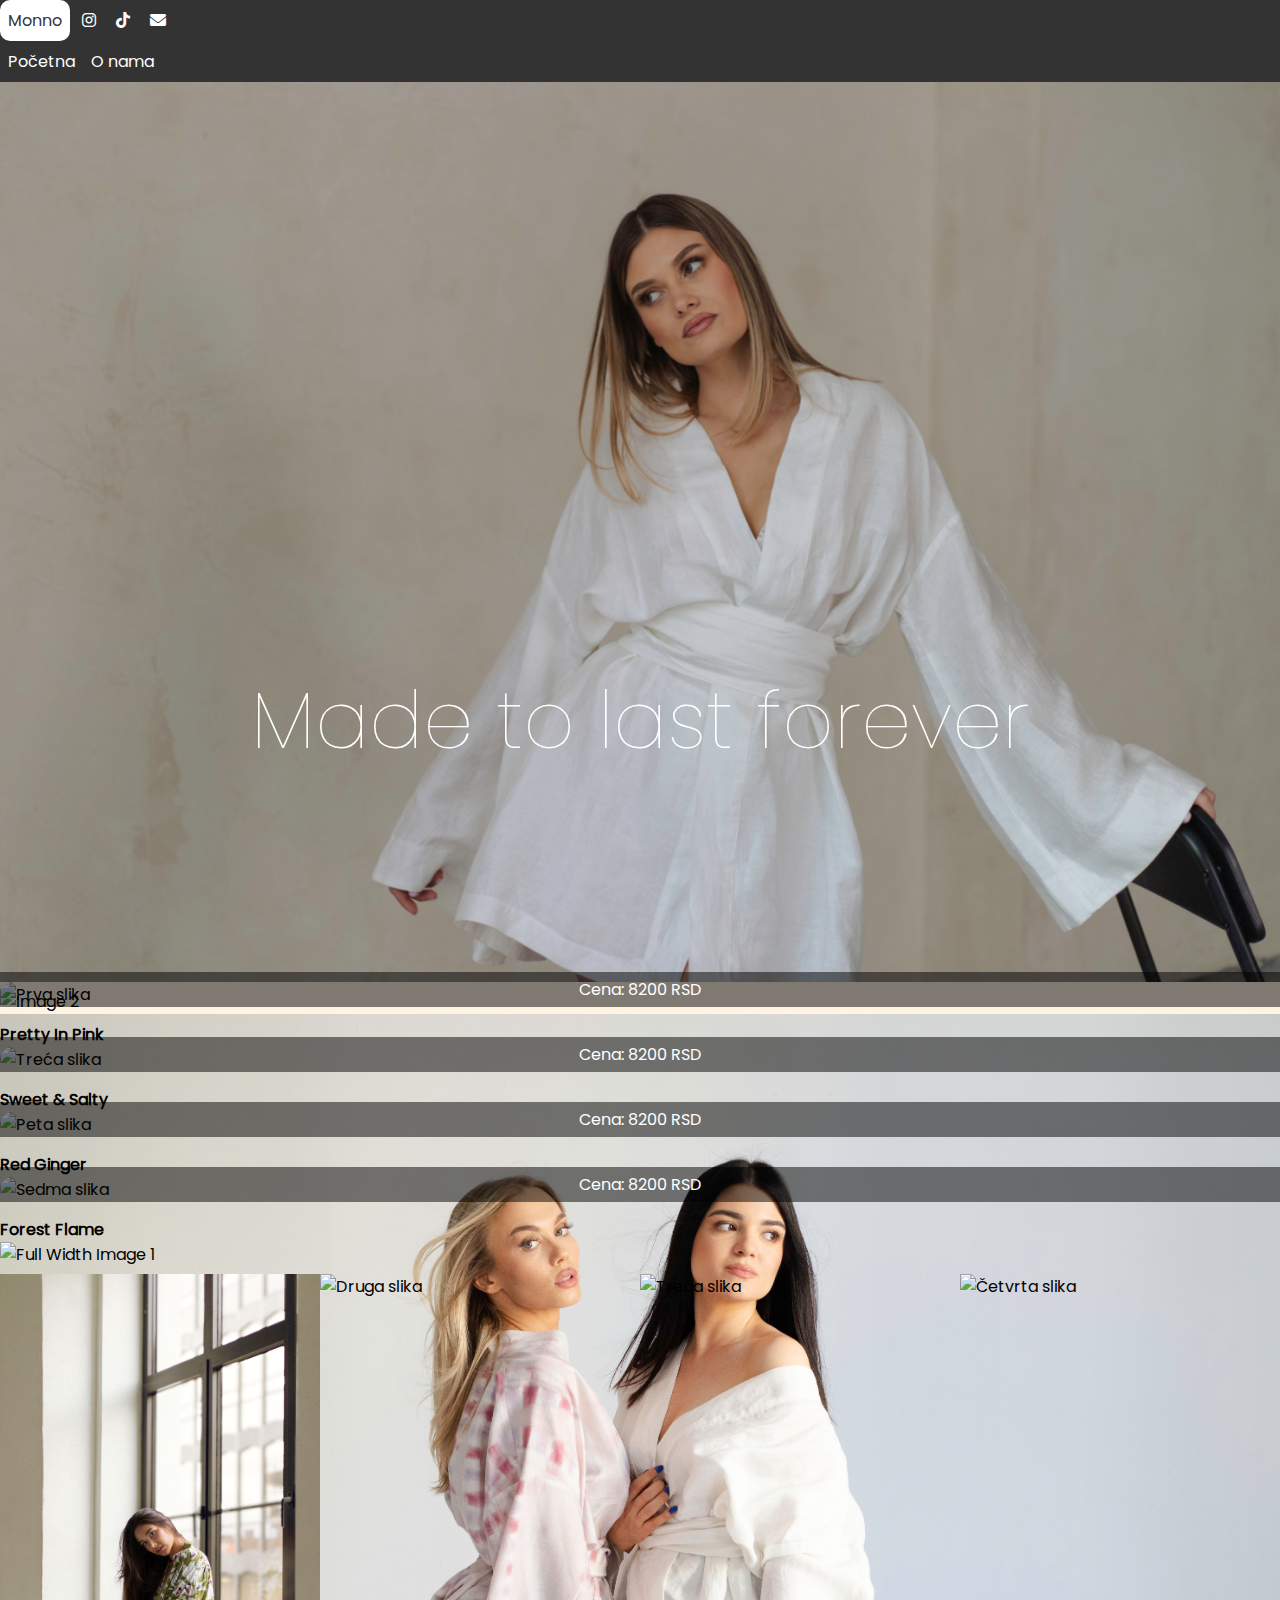
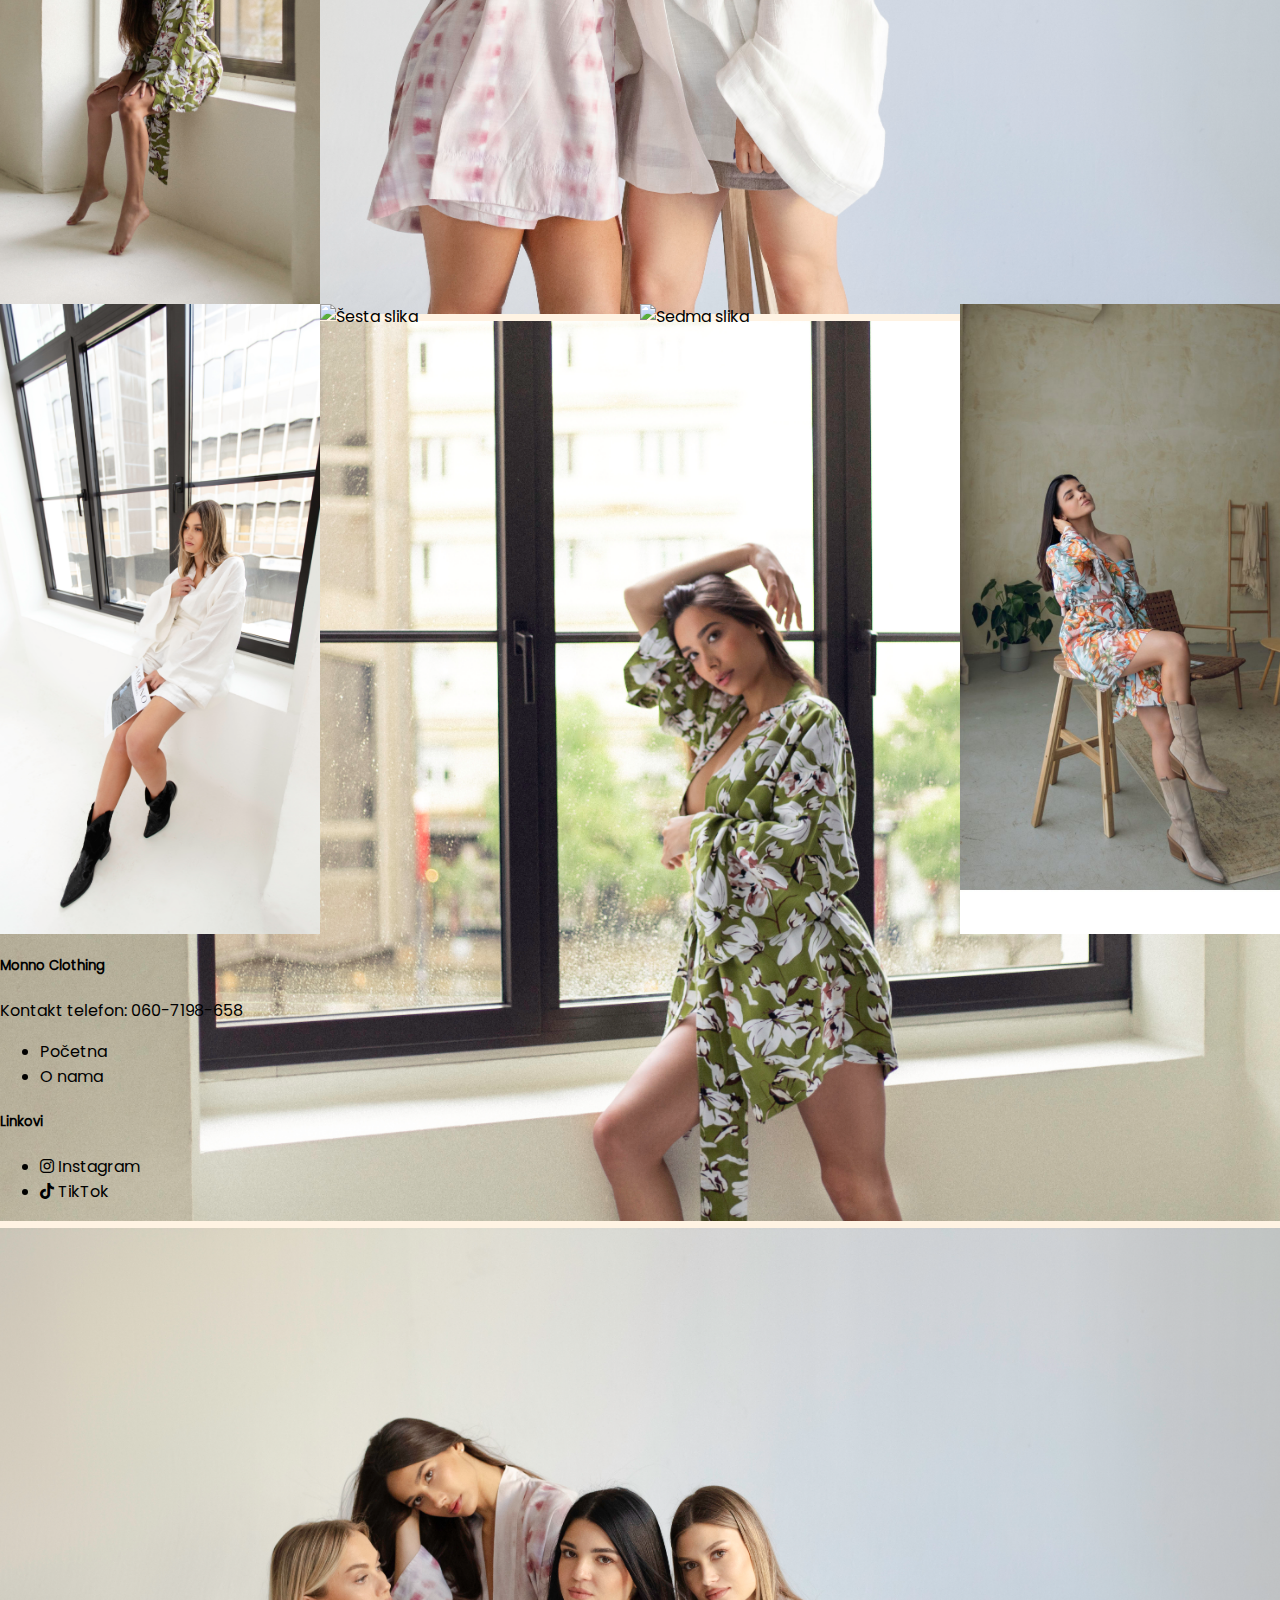
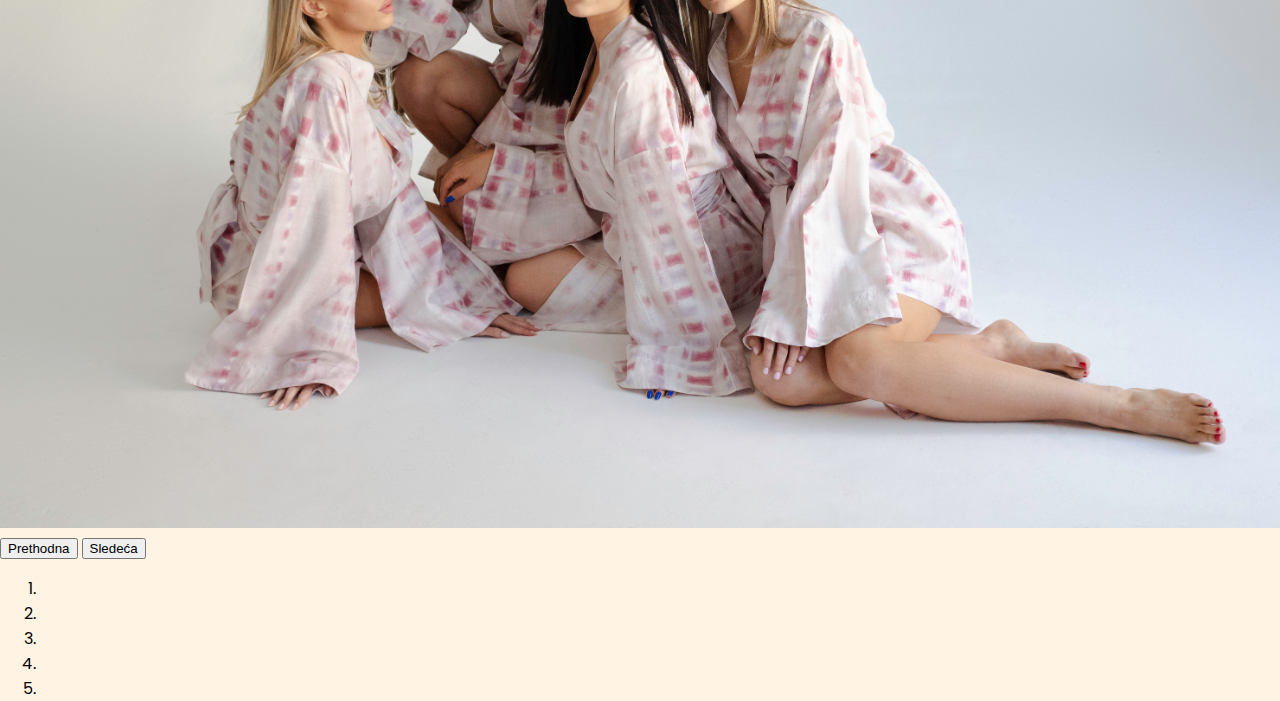
==== index.html @ 66b3e119 "izmesten index.html" ====
<!DOCTYPE html>
<html lang="en">
  <head>
    <meta charset="UTF-8" />
    <meta name="viewport" content="width=device-width, initial-scale=1.0" />
    <title>Monno Clothing</title>
    <link rel="icon" href="favicon.ico" type="image/x-icon" />

    <link
      href="https://cdn.jsdelivr.net/npm/bootstrap@5.0.2/dist/css/bootstrap.min.css"
      rel="stylesheet"
      integrity="sha384-EVSTQN3/azprG1Anm3QDgpJLIm9Nao0Yz1ztcQTwFspd3yD65VohhpuuCOmLASjC"
      crossorigin="anonymous"
    />

    <link
      href="https://cdnjs.cloudflare.com/ajax/libs/font-awesome/6.0.0-beta3/css/all.min.css"
      rel="stylesheet"
    />

    <link rel="stylesheet" href="../assets/css/index.css" />
    <link rel="stylesheet" href="../assets/css/header.css" />
    <link rel="stylesheet" href="../assets/fonts/fonts.css" />
  </head>
  <body>
    <div id="navbar-container"></div>
    <main class="d-flex flex-column justify-content-center">
      <div
        id="carouselExampleControls"
        class="carousel slide"
        data-bs-ride="carousel"
        data-bs-interval="2000444"
      >
        <div class="carousel-inner">
          <div class="carousel-item active">
            <img src="/assets/images/carousel1.jpg" alt="Image 1" />
            <div class="carousel-caption">
              <span>Made to last forever</span>
            </div>
          </div>
          <div class="carousel-item">
            <img src="/assets/images/carousel2.jpg" alt="Image 2" />
          </div>
          <div class="carousel-item">
            <img src="/assets/images/carousel3.jpg" alt="Image 3" />
          </div>
          <div class="carousel-item">
            <img src="/assets/images/carousel4.jpg" alt="Image 4" />
          </div>
          <div class="carousel-item">
            <img src="/assets/images/carousel5.jpg" alt="Image 5" />
          </div>
        </div>
        <button
          class="carousel-control-prev"
          type="button"
          data-bs-target="#carouselExampleControls"
          data-bs-slide="prev"
        >
          <span class="carousel-control-prev-icon" aria-hidden="true"></span>
          <span class="visually-hidden">Prethodna</span>
        </button>
        <button
          class="carousel-control-next"
          type="button"
          data-bs-target="#carouselExampleControls"
          data-bs-slide="next"
        >
          <span class="carousel-control-next-icon" aria-hidden="true"></span>
          <span class="visually-hidden">Sledeća</span>
        </button>
        <ol class="carousel-indicators">
          <li
            data-bs-target="#carouselExampleControls"
            data-bs-slide-to="0"
            class="active"
          ></li>
          <li
            data-bs-target="#carouselExampleControls"
            data-bs-slide-to="1"
          ></li>
          <li
            data-bs-target="#carouselExampleControls"
            data-bs-slide-to="2"
          ></li>
          <li
            data-bs-target="#carouselExampleControls"
            data-bs-slide-to="3"
          ></li>
          <li
            data-bs-target="#carouselExampleControls"
            data-bs-slide-to="4"
          ></li>
        </ol>
      </div>

      <div class="four-images my-4">
        <div class="container">
          <div class="row d-flex flex-nowrap flex-lg-wrap">
            <div class="col-6 col-lg-3 d-flex flex-column align-items-center">
              <div class="image-container">
                <img src="../assets/images/image1.JPG" alt="Prva slika" />
                <img
                  src="../assets/images/image2.JPG"
                  alt="Druga slika"
                  class="hover-image"
                />
                <label class="image-label">Cena: 8200 RSD</label>
              </div>
              <label for="sweet-salty" class="font-weight-bold mt-1"
                >Pretty In Pink</label
              >
            </div>
            <div class="col-6 col-lg-3 d-flex flex-column align-items-center">
              <div class="image-container">
                <img src="../assets/images/image3.JPG" alt="Treća slika" />
                <img
                  src="../assets/images/image4.JPG"
                  alt="Četvrta slika"
                  class="hover-image"
                />
                <label class="image-label">Cena: 8200 RSD</label>
              </div>
              <label for="pretty-pink" class="font-weight-bold mt-1"
                >Sweet & Salty</label
              >
            </div>
            <div class="col-6 col-lg-3 d-flex flex-column align-items-center">
              <div class="image-container">
                <img src="../assets/images/image5.JPG" alt="Peta slika" />
                <img
                  src="../assets/images/image6.JPG"
                  alt="Šesta slika"
                  class="hover-image"
                />
                <label class="image-label">Cena: 8200 RSD</label>
              </div>
              <label for="red-ginger" class="font-weight-bold mt-1"
                >Red Ginger</label
              >
            </div>
            <div class="col-6 col-lg-3 d-flex flex-column align-items-center">
              <div class="image-container">
                <img src="../assets/images/image7.JPG" alt="Sedma slika" />
                <img
                  src="../assets/images/image8.JPG"
                  alt="Osma slika"
                  class="hover-image"
                />
                <label class="image-label">Cena: 8200 RSD</label>
              </div>
              <label for="forest-flame" class="font-weight-bold mt-1"
                >Forest Flame</label
              >
            </div>
          </div>
        </div>
      </div>
      <img
        class="full-width-image"
        src="../assets/images/full_width1.JPG"
        alt="Full Width Image 1"
      />

      <div class="image-gallery my-2">
        <div class="image-row">
          <div class="image-col">
            <img
              src="../assets/images/4images1.jpg"
              alt="Prva slika"
              class="responsive-image"
            />
          </div>
          <div class="image-col">
            <img
              src="../assets/images/4images2.JPG"
              alt="Druga slika"
              class="responsive-image"
            />
          </div>
          <div class="image-col">
            <img
              src="../assets/images/4images3.JPG"
              alt="Treća slika"
              class="responsive-image"
            />
          </div>
          <div class="image-col">
            <img
              src="../assets/images/4images4.JPG"
              alt="Četvrta slika"
              class="responsive-image"
            />
          </div>
        </div>
      </div>

      <div class="image-gallery my-2">
        <div class="image-row">
          <div class="image-col">
            <img
              src="../assets/images/4images5.jpg"
              alt="Peta slika"
              class="responsive-image"
            />
          </div>
          <div class="image-col">
            <img
              src="../assets/images/4images6.JPG"
              alt="Šesta slika"
              class="responsive-image"
            />
          </div>
          <div class="image-col">
            <img
              src="../assets/images/4images7.JPG"
              alt="Sedma slika"
              class="responsive-image"
            />
          </div>
          <div class="image-col">
            <img
              src="../assets/images/4images8.jpg"
              alt="Osma slika"
              class="responsive-image"
            />
          </div>
        </div>
      </div>
    </main>
    <div id="footer-container"></div>

    <script src="../assets/js/app.js"></script>

    <script
      src="https://cdn.jsdelivr.net/npm/bootstrap@5.0.2/dist/js/bootstrap.bundle.min.js"
      integrity="sha384-MrcW6ZMFYlzcLA8Nl+NtUVF0sA7MsXsP1UyJoMp4YLEuNSfAP+JcXn/tWtIaxVXM"
      crossorigin="anonymous"
    ></script>
  </body>
</html>
---- assets/css/index.css ----
body {
  background-color: rgb(255, 243, 227);
  font-family: "Poppins-Regular";
  margin: 0;
  padding: 0;
  overflow-x: hidden;
}

a {
  text-decoration: none !important;
  color: unset;
}

.carousel {
  width: 100%;
  height: 100vh;
}

.carousel-item img {
  object-fit: cover;
  width: 100%;
  height: 100vh;
}

.carousel-caption {
  width: 100%;
  position: absolute;
  top: 80%;
  left: 50%;
  transform: translate(-50%, -50%) rotateY(90deg);
  color: rgb(255, 255, 255);
  opacity: 0;
  transition: opacity 1.5s ease, transform 2.5s ease;
  text-align: center;
}

.carousel-caption span {
  font-size: 5rem;
  font-family: "Poppins-Thin-Italic";
}

.carousel-item.active .carousel-caption {
  opacity: 1;
  transform: translate(-50%, -50%) rotateY(0);
}

@media only screen and (max-width: 1200px) {
  .carousel-caption {
    top: 75%;
    font-size: 5rem;
  }
  .carousel-item img {
    height: 90vh;
  }
}

@media only screen and (max-width: 992px) {
  .carousel-caption {
    top: 70%;
    font-size: 1.25rem;
  }
  .carousel-item img {
    height: 80vh;
  }
}

@media only screen and (max-width: 768px) {
  .carousel-caption {
    top: 65%;
    font-size: 1rem;
  }
  .carousel-item img {
    height: 70vh;
  }
}

@media only screen and (max-width: 576px) {
  .carousel-caption {
    top: 60%;
    font-size: 0.875rem;
  }
  .carousel-item img {
    height: 60vh;
  }
}

@media only screen and (max-width: 400px) {
  .carousel-caption {
    top: 55%;
    font-size: 0.75rem;
  }
  .carousel-item img {
    height: 50vh;
  }
}

/* 4 slike manje*/
.image-container {
  position: relative;
  width: 100%;
  margin-bottom: 15px; /* Razmak između slika */
}

.image-container img {
  display: block;
  width: 100%;
  height: auto;
  border-radius: 15px;
}

.hover-image {
  position: absolute;
  top: 0;
  left: 0;
  width: 100%;
  height: 100%;
  opacity: 0;
  transition: opacity 0.2s ease-in-out;
}

.image-container:hover .hover-image {
  opacity: 1;
}

.image-label {
  position: absolute;
  bottom: 0;
  left: 0;
  width: 100%;
  background: rgba(0, 0, 0, 0.5); /* Poluprozirna pozadina */
  color: white;
  text-align: center;
  padding: 5px 0;
  font-size: 1rem;
}

.font-weight-bold {
  font-weight: bold;
}

.mt-1 {
  margin-top: 1rem;
}

@media (max-width: 991.98px) {
  .col-6 {
    flex: 0 0 50%; /* Dve slike u redu na manjim ekranima */
  }
}
/* 4 slike manje*/

/* 4 slike vece*/
.image-gallery {
  display: flex;
  overflow-x: auto; /* Omogućava horizontalni skrol */
  height: 70vh; /* Visina slika */
  scrollbar-width: none; /* Firefox - Sakriva skrol traku */
  -ms-overflow-style: none; /* Internet Explorer i Edge - Sakriva skrol traku */
}

.image-gallery::-webkit-scrollbar {
  display: none; /* Chrome, Safari, Opera - Sakriva skrol traku */
}

.image-row {
  display: flex;
  flex-wrap: nowrap;
  width: 100% !important;
}

.image-col {
  flex: 0 0 25%; /* Svaka slika zauzima 25% širine kontejnera */
}

.responsive-image {
  width: 100%;
  height: 100%;
  object-fit: cover; /* Prilagodite sliku unutar kontejnera */
  display: block;
}

/* Medija upiti za prilagođavanje različitim veličinama ekrana */
@media only screen and (max-width: 1000px) {
  .image-col {
    flex: 0 0 50%; /* Svaka slika zauzima 50% širine kontejnera na manjim ekranima */
  }
}

@media only screen and (max-width: 600px) {
  .image-col {
    flex: 0 0 100%; /* Svaka slika zauzima 100% širine kontejnera na najmanjim ekranima */
  }
}
/* 4 slike vece*/

/* full width slika*/
.full-width-image {
  overflow: hidden;
  max-width: 100%;
  height: 80vh;
  object-fit: cover;
}

@media only screen and (max-width: 1200px) {
  .full-width-image {
    height: 80vh;
  }
}

@media only screen and (max-width: 992px) {
  .full-width-image {
    height: 70vh;
  }
}

@media only screen and (max-width: 768px) {
  .full-width-image {
    height: 60vh;
    object-fit: contain;
  }
}
/* full width slika*/

@media (max-width: 1000px) {
  .carousel {
    height: 80vh; /* Visina 80vh kada je širina prozora manja ili jednaka 1000px */
  }

  .carousel-item img {
    height: 80vh;
  }

  .container {
    overflow-x: auto; /* Omogućava horizontalno skrolovanje */
    -webkit-overflow-scrolling: touch; /* Poboljšava skrolovanje na mobilnim uređajima */
  }

  /* Sakrivanje scrollbar-a */
  .container::-webkit-scrollbar {
    display: none; /* Sakriva scrollbar u WebKit preglednicima (Chrome, Safari) */
  }

  .container {
    -ms-overflow-style: none; /* IE i Edge */
    scrollbar-width: none; /* Firefox */
  }
}

::-webkit-scrollbar {
  width: 8px;
}

::-webkit-scrollbar-thumb {
  border-radius: 10px;
}

::-webkit-scrollbar-thumb {
  background-color: rgb(223, 189, 144);
}
---- assets/css/header.css ----
.logo {
  height: 50px;
  width: 50px;
  margin-left: 20px;
  margin-right: 20px;
}

.navbar {
  background: #333;
  color: white;
  width: 100% !important;
  justify-content: space-between;
}

.navbar ul {
  display: flex;
  margin: unset;
  padding: unset;
  list-style: none;
}

.navbar a {
  padding: 0.5rem;
  color: inherit;
  text-decoration: none;
  display: inline-block;
}

.navbar a:hover {
  background: white;
  color: #333;
  border-radius: 10px;
}

.navbar .hamburger {
  position: absolute;
  top: 0;
  right: 0;
  display: none;
}

.navbar .hamburger .icon-close {
  display: none;
}

@media screen and (max-width: 650px) {
  .navbar {
    justify-content: start;
  }
  
  .navbar.open ul {
    display: block;
  }

  .navbar.open a {
    display: block;
  }

  .navbar ul {
    display: none;
  }

  .navbar .hamburger {
    display: block;
    margin-top: 15px;
    margin-right: 15px;
    background: inherit;
    border: none;
    color: white;
  }

  .navbar.open .hamburger .icon-open {
    display: none;
  }

  .navbar.open .hamburger .icon-close {
    display: block;
  }
}
---- assets/fonts/fonts.css ----
@font-face {
  font-family: "Poppins-Regular";
  src: url("../fonts/Poppins-FONT/Poppins-Regular.ttf") format("truetype");
}

@font-face {
  font-family: "Poppins-Medium";
  src: url("../fonts/Poppins-FONT/Poppins-Medium.ttf") format("truetype");
}

@font-face {
  font-family: "Poppins-SemiBold";
  src: url("../fonts/Poppins-FONT/Poppins-SemiBold.ttf") format("truetype");
}

@font-face {
  font-family: "Poppins-Thin-Italic";
  src: url("../fonts/Poppins-FONT/Poppins-Thin.ttf") format("truetype");
}
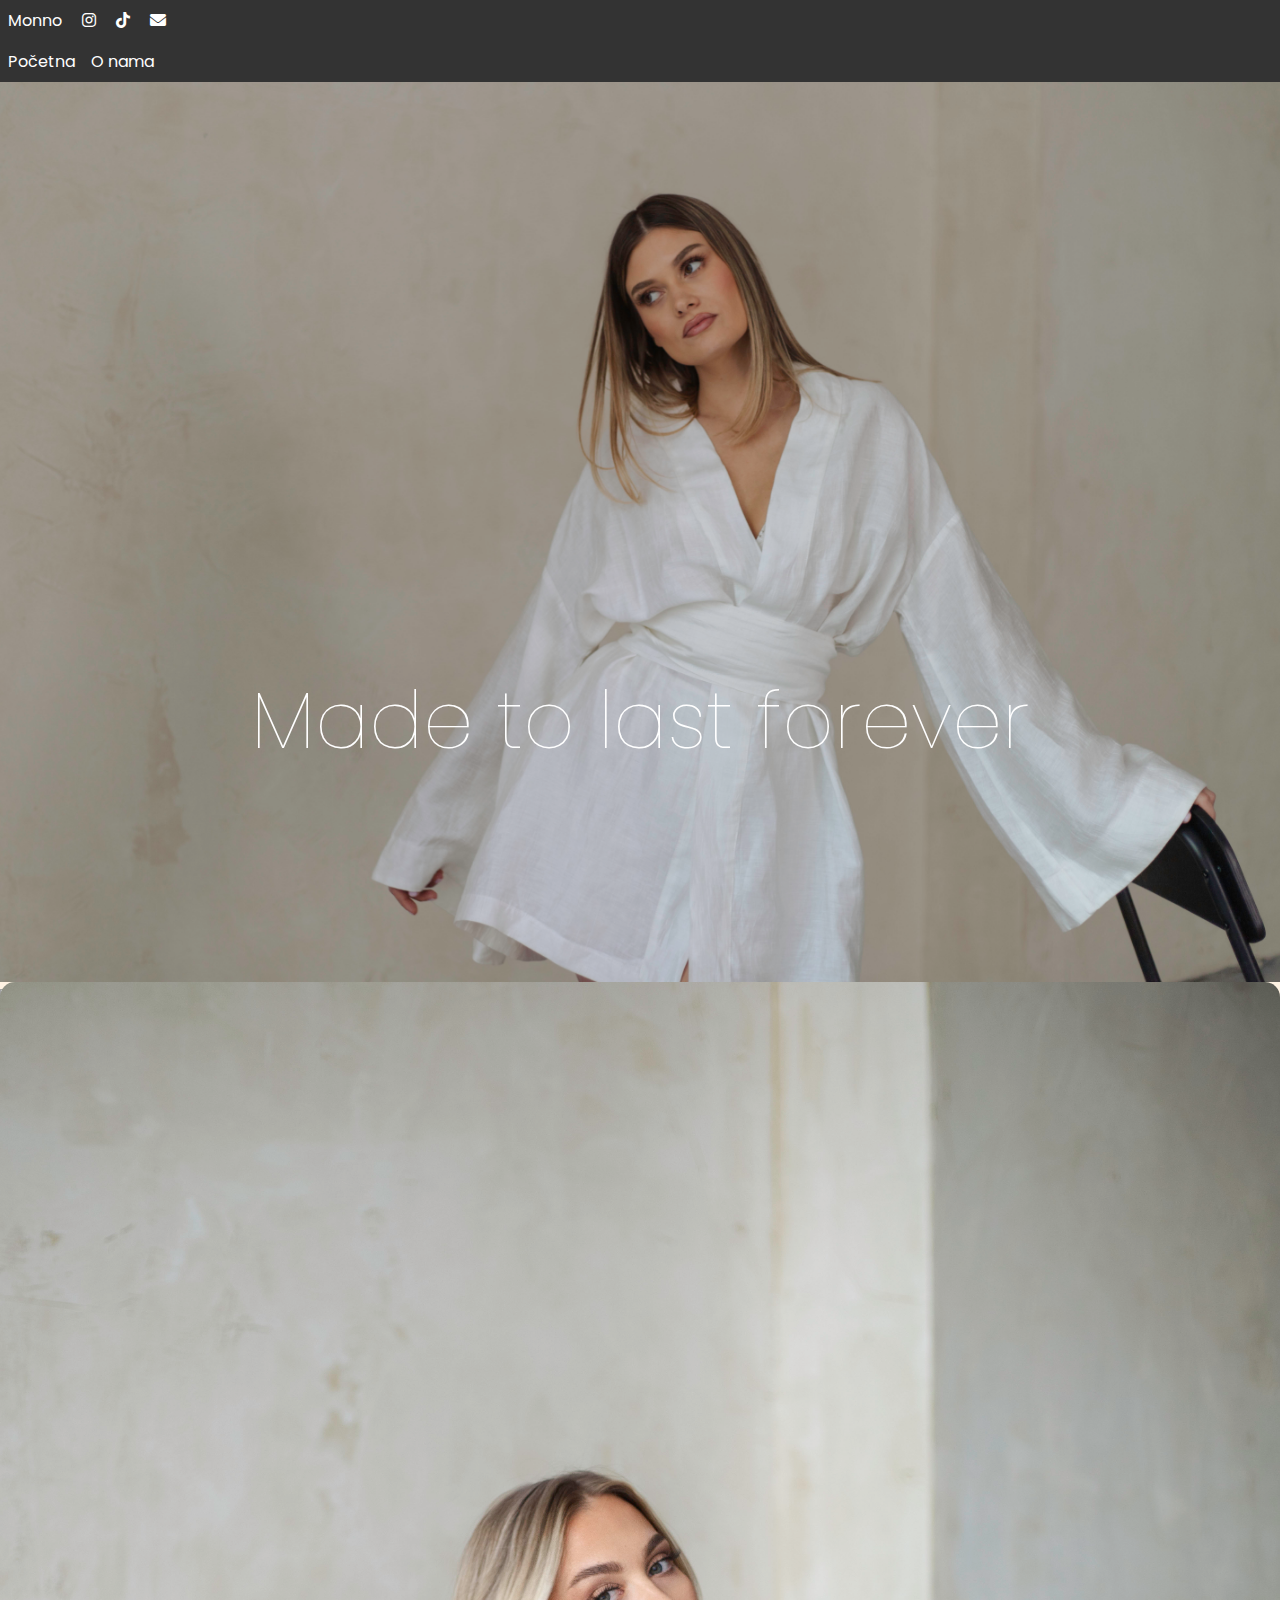
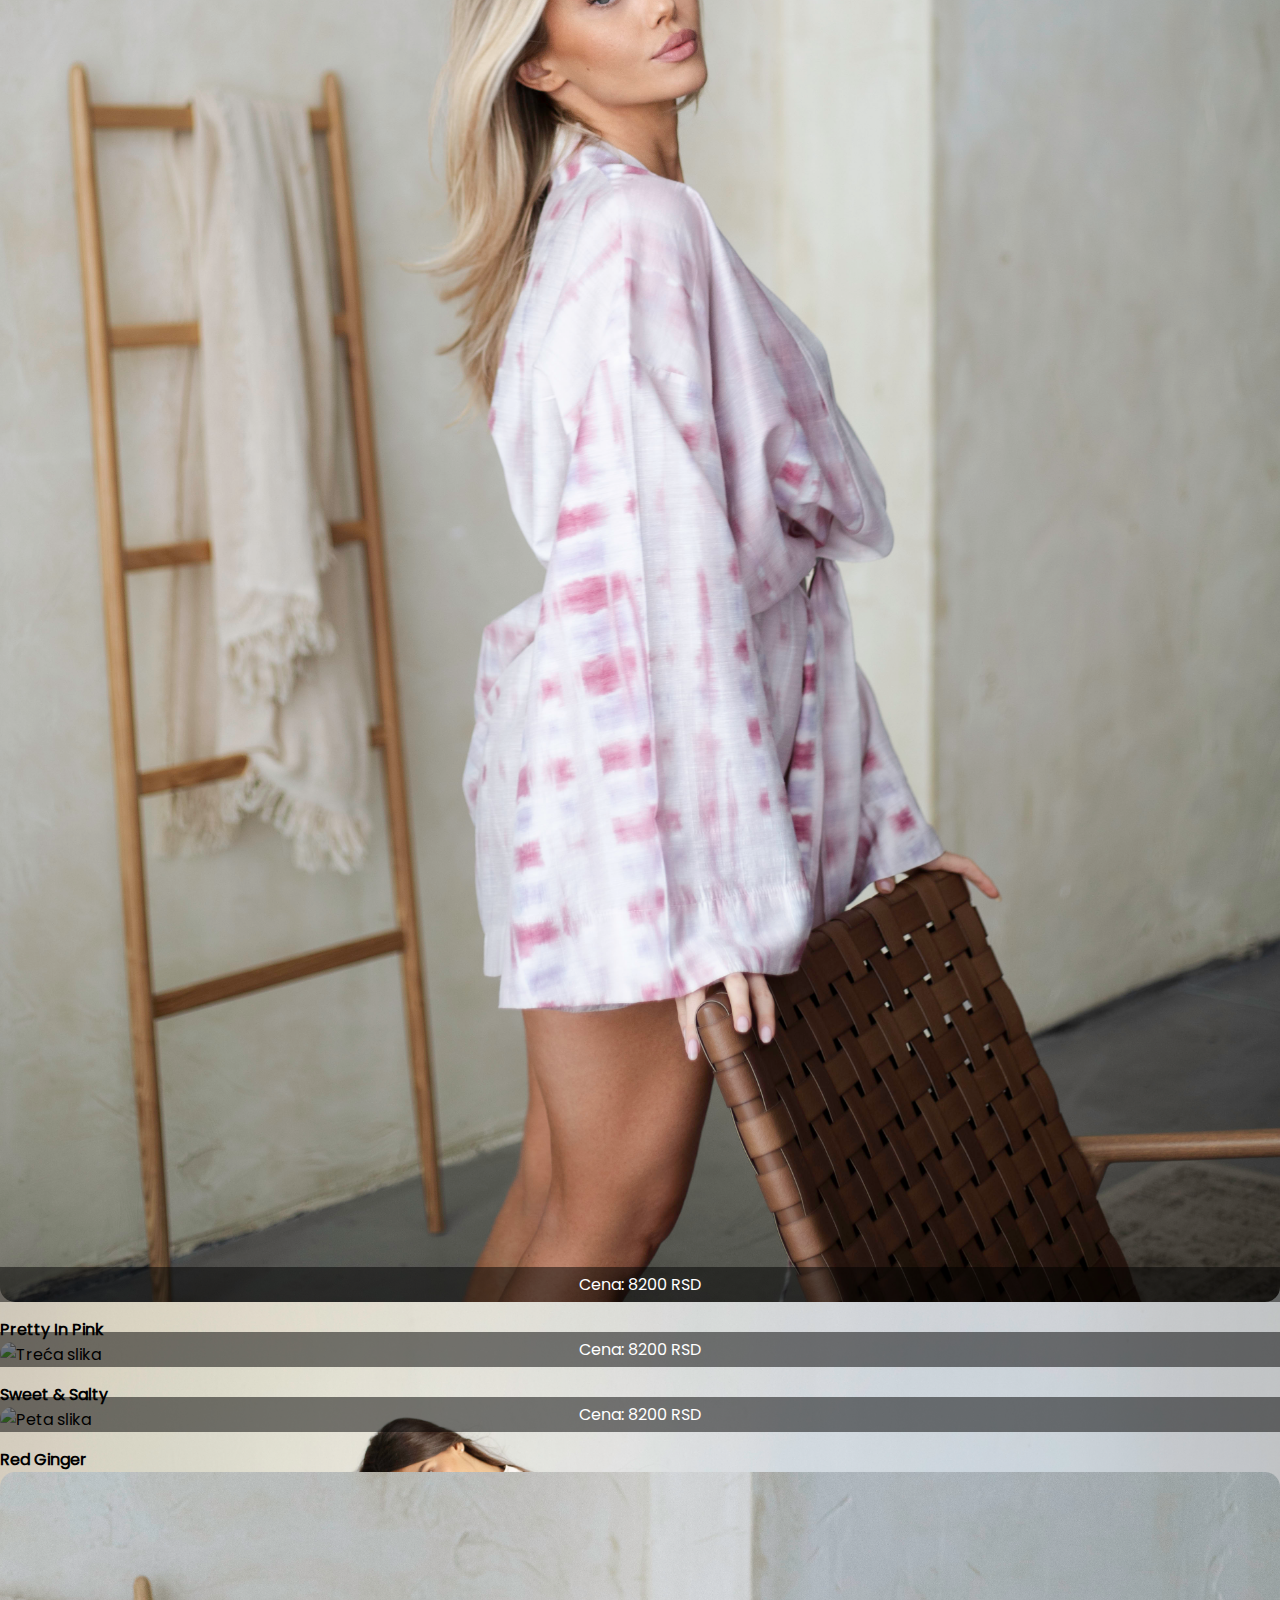
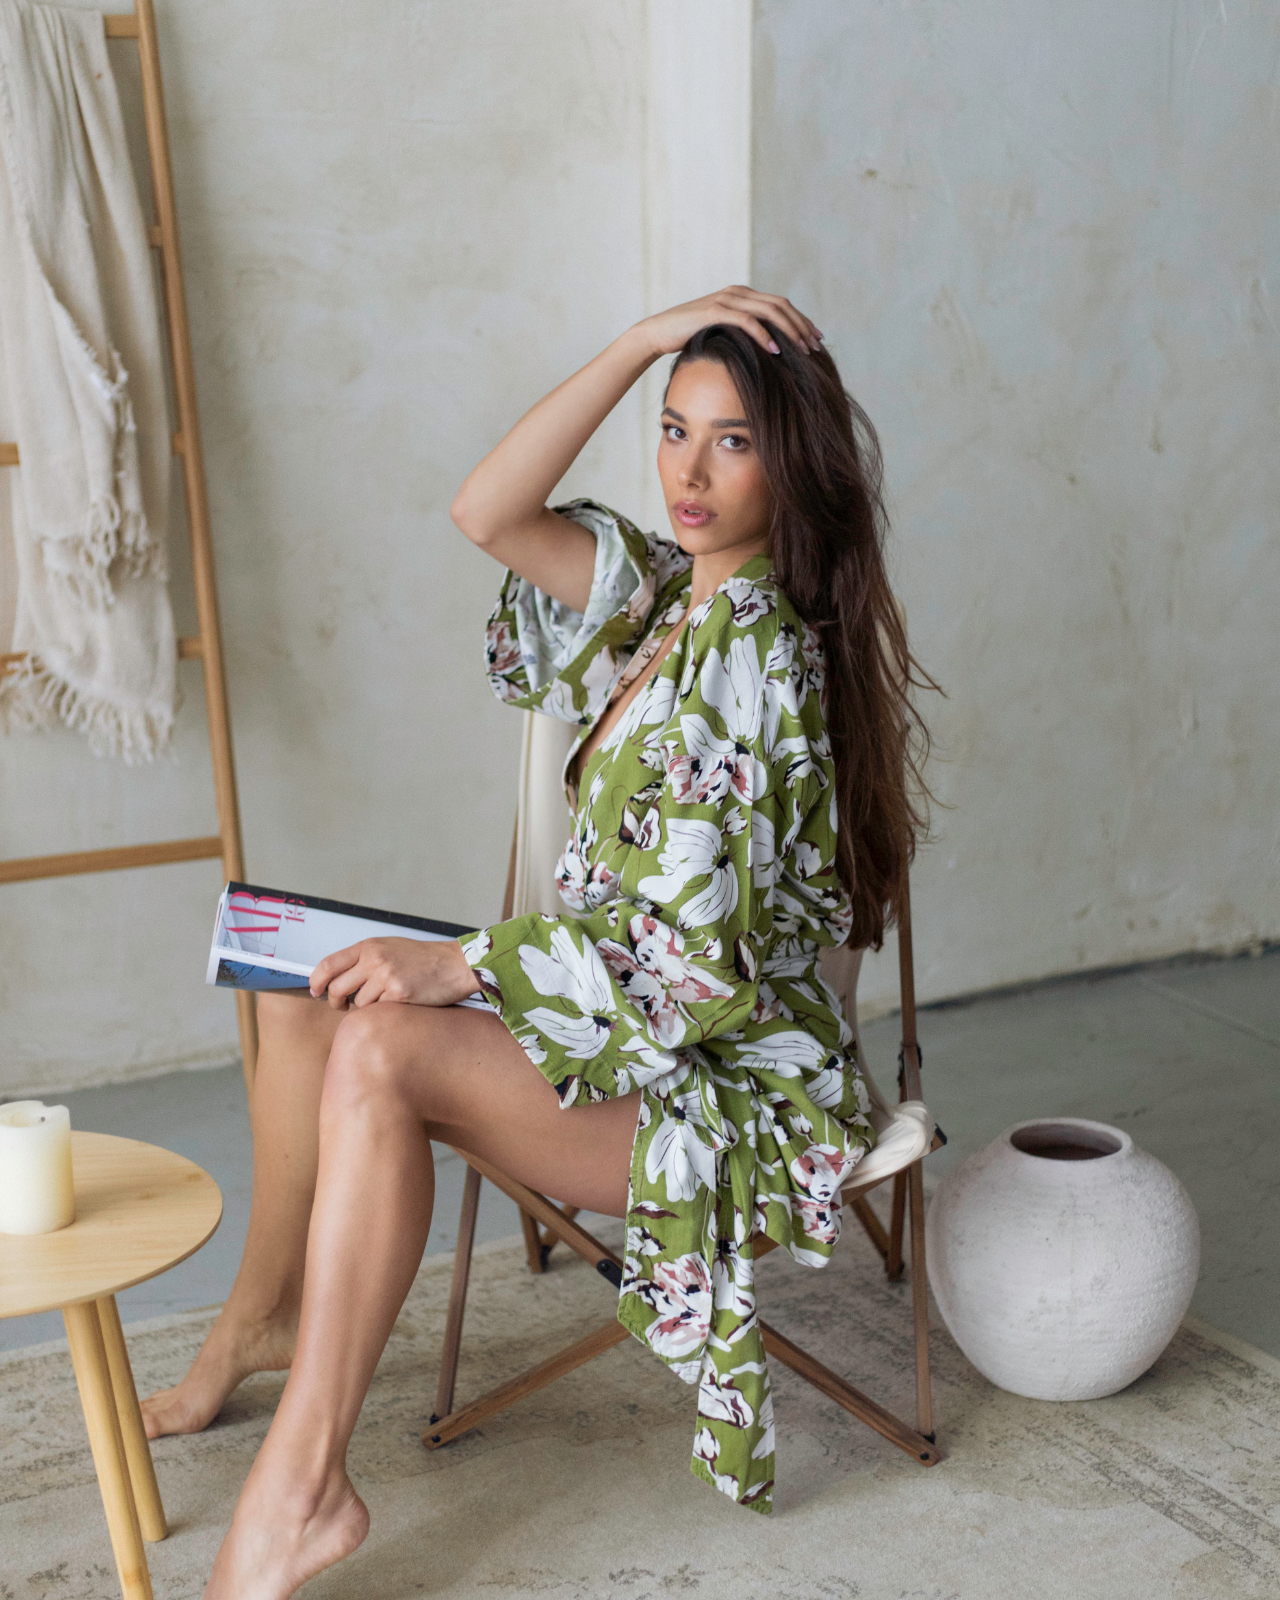
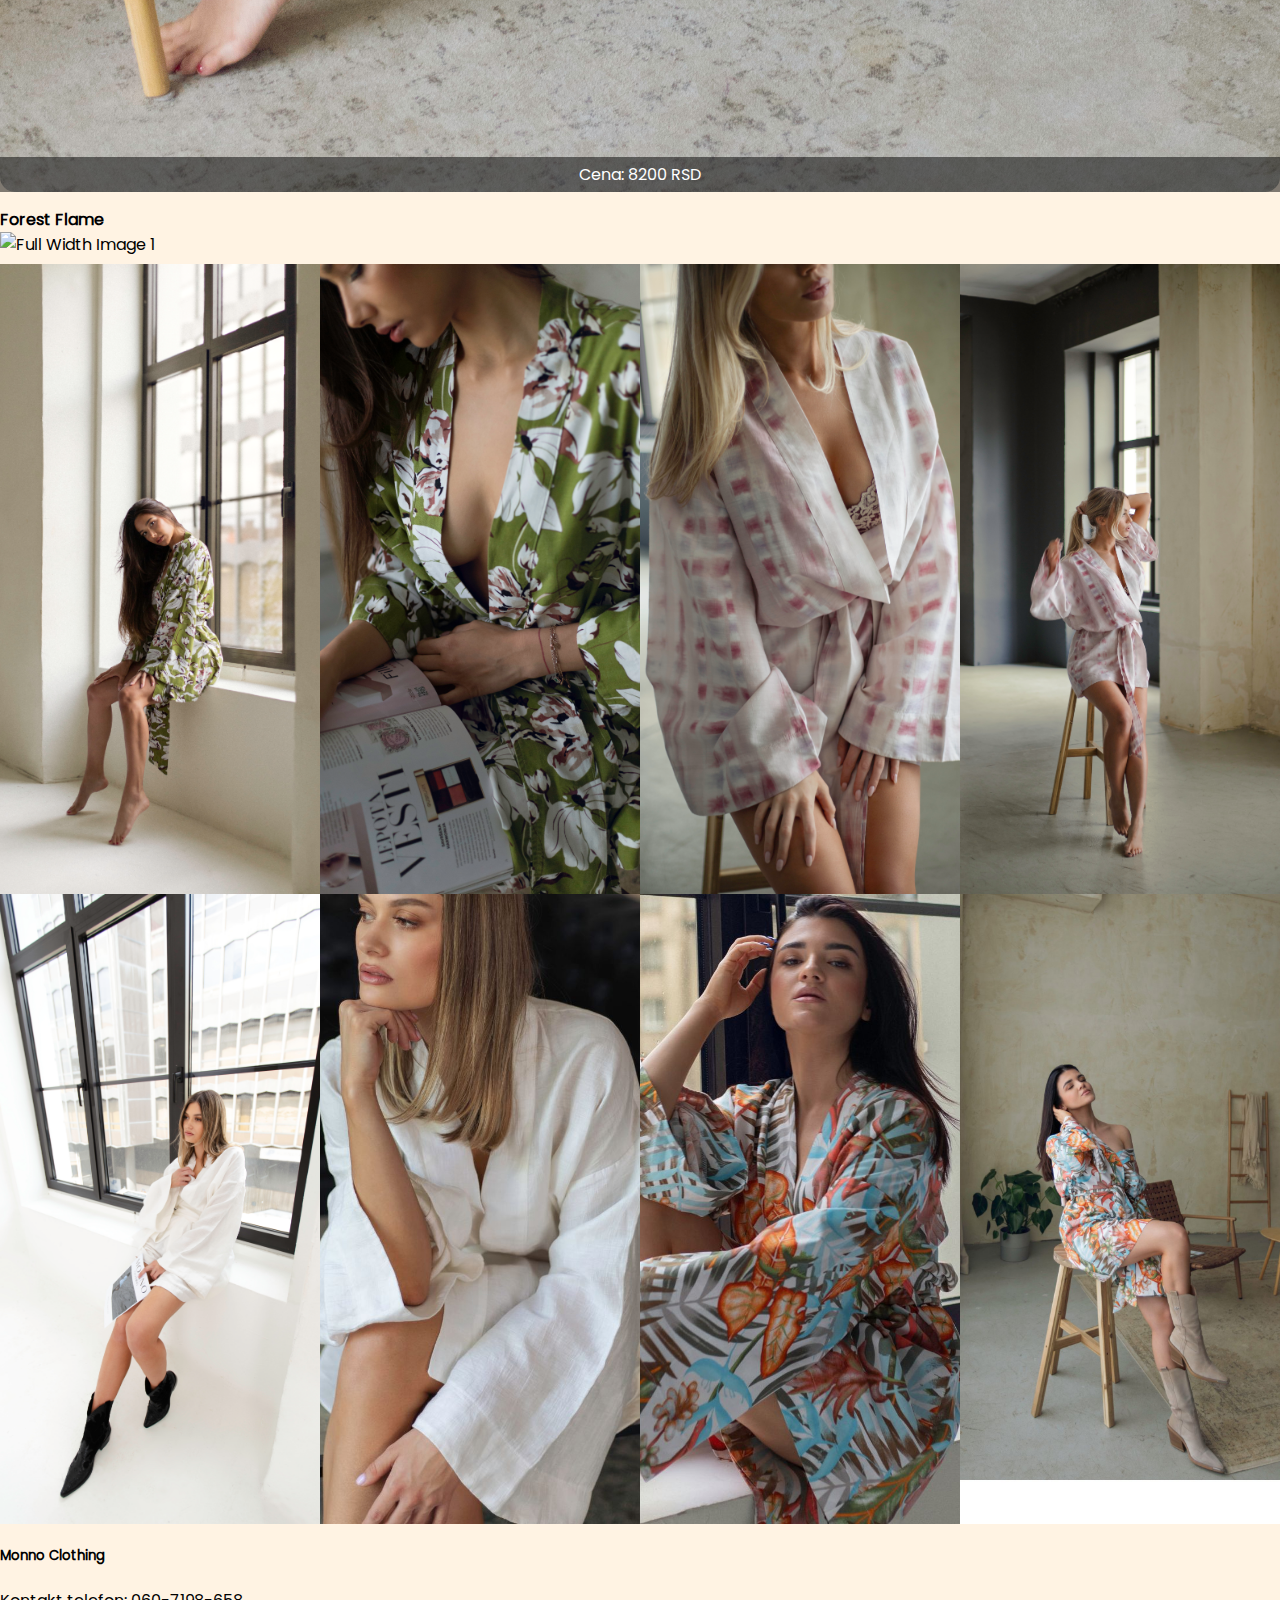
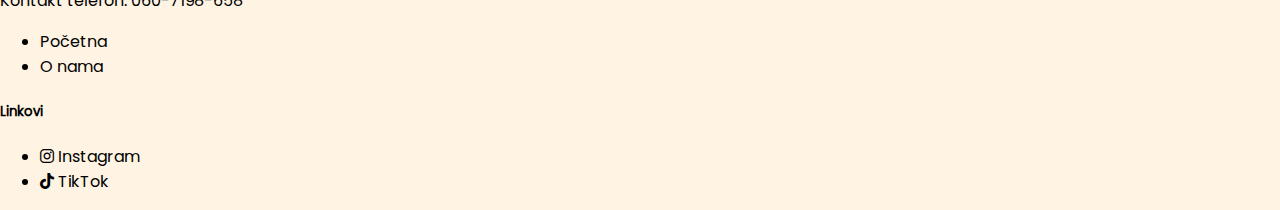
==== commit 246486bb: "promena ekstenzija i ruta" ====
--- a/index.html
+++ b/index.html
@@ -18,9 +18,9 @@
       rel="stylesheet"
     />
 
-    <link rel="stylesheet" href="../assets/css/index.css" />
-    <link rel="stylesheet" href="../assets/css/header.css" />
-    <link rel="stylesheet" href="../assets/fonts/fonts.css" />
+    <link rel="stylesheet" href="/assets/css/index.css" />
+    <link rel="stylesheet" href="/assets/css/header.css" />
+    <link rel="stylesheet" href="/assets/fonts/fonts.css" />
   </head>
   <body>
     <div id="navbar-container"></div>
@@ -99,9 +99,9 @@
           <div class="row d-flex flex-nowrap flex-lg-wrap">
             <div class="col-6 col-lg-3 d-flex flex-column align-items-center">
               <div class="image-container">
-                <img src="../assets/images/image1.JPG" alt="Prva slika" />
-                <img
-                  src="../assets/images/image2.JPG"
+                <img src="/assets/images/image1.jpg" alt="Prva slika" />
+                <img
+                  src="/assets/images/image2.jpg"
                   alt="Druga slika"
                   class="hover-image"
                 />
@@ -113,9 +113,9 @@
             </div>
             <div class="col-6 col-lg-3 d-flex flex-column align-items-center">
               <div class="image-container">
-                <img src="../assets/images/image3.JPG" alt="Treća slika" />
-                <img
-                  src="../assets/images/image4.JPG"
+                <img src="/assets/images/image3.JPG" alt="Treća slika" />
+                <img
+                  src="/assets/images/image4.jpg"
                   alt="Četvrta slika"
                   class="hover-image"
                 />
@@ -127,9 +127,9 @@
             </div>
             <div class="col-6 col-lg-3 d-flex flex-column align-items-center">
               <div class="image-container">
-                <img src="../assets/images/image5.JPG" alt="Peta slika" />
-                <img
-                  src="../assets/images/image6.JPG"
+                <img src="/assets/images/image5.JPG" alt="Peta slika" />
+                <img
+                  src="/assets/images/image6.jpg"
                   alt="Šesta slika"
                   class="hover-image"
                 />
@@ -141,9 +141,9 @@
             </div>
             <div class="col-6 col-lg-3 d-flex flex-column align-items-center">
               <div class="image-container">
-                <img src="../assets/images/image7.JPG" alt="Sedma slika" />
-                <img
-                  src="../assets/images/image8.JPG"
+                <img src="/assets/images/image7.jpg" alt="Sedma slika" />
+                <img
+                  src="/assets/images/image8.jpg"
                   alt="Osma slika"
                   class="hover-image"
                 />
@@ -158,7 +158,7 @@
       </div>
       <img
         class="full-width-image"
-        src="../assets/images/full_width1.JPG"
+        src="/assets/images/full_width1.JPG"
         alt="Full Width Image 1"
       />
 
@@ -166,28 +166,28 @@
         <div class="image-row">
           <div class="image-col">
             <img
-              src="../assets/images/4images1.jpg"
+              src="/assets/images/4images1.jpg"
               alt="Prva slika"
               class="responsive-image"
             />
           </div>
           <div class="image-col">
             <img
-              src="../assets/images/4images2.JPG"
+              src="/assets/images/4images2.jpg"
               alt="Druga slika"
               class="responsive-image"
             />
           </div>
           <div class="image-col">
             <img
-              src="../assets/images/4images3.JPG"
+              src="/assets/images/4images3.jpg"
               alt="Treća slika"
               class="responsive-image"
             />
           </div>
           <div class="image-col">
             <img
-              src="../assets/images/4images4.JPG"
+              src="/assets/images/4images4.jpg"
               alt="Četvrta slika"
               class="responsive-image"
             />
@@ -199,28 +199,28 @@
         <div class="image-row">
           <div class="image-col">
             <img
-              src="../assets/images/4images5.jpg"
+              src="/assets/images/4images5.jpg"
               alt="Peta slika"
               class="responsive-image"
             />
           </div>
           <div class="image-col">
             <img
-              src="../assets/images/4images6.JPG"
+              src="/assets/images/4images6.jpg"
               alt="Šesta slika"
               class="responsive-image"
             />
           </div>
           <div class="image-col">
             <img
-              src="../assets/images/4images7.JPG"
+              src="/assets/images/4images7.jpg"
               alt="Sedma slika"
               class="responsive-image"
             />
           </div>
           <div class="image-col">
             <img
-              src="../assets/images/4images8.jpg"
+              src="/assets/images/4images8.jpg"
               alt="Osma slika"
               class="responsive-image"
             />
@@ -230,7 +230,7 @@
     </main>
     <div id="footer-container"></div>
 
-    <script src="../assets/js/app.js"></script>
+    <script src="/assets/js/app.js"></script>
 
     <script
       src="https://cdn.jsdelivr.net/npm/bootstrap@5.0.2/dist/js/bootstrap.bundle.min.js"
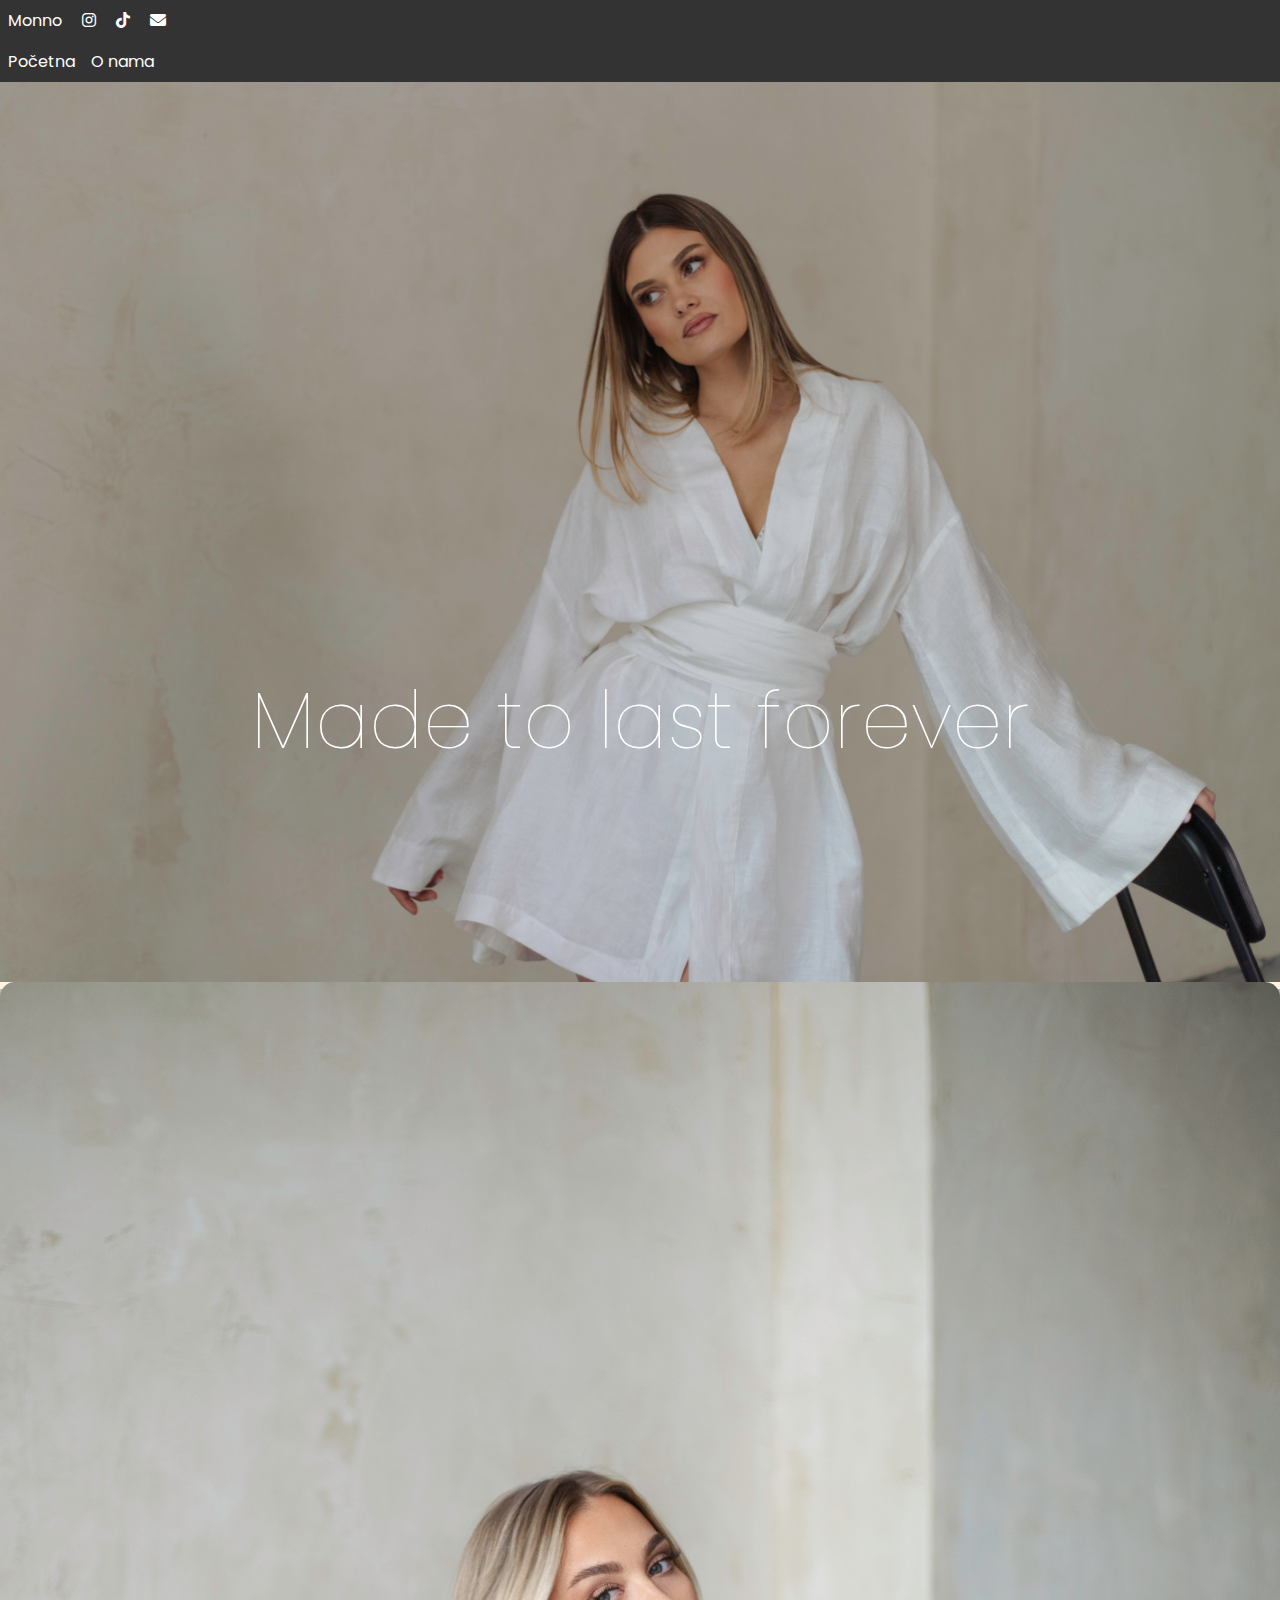
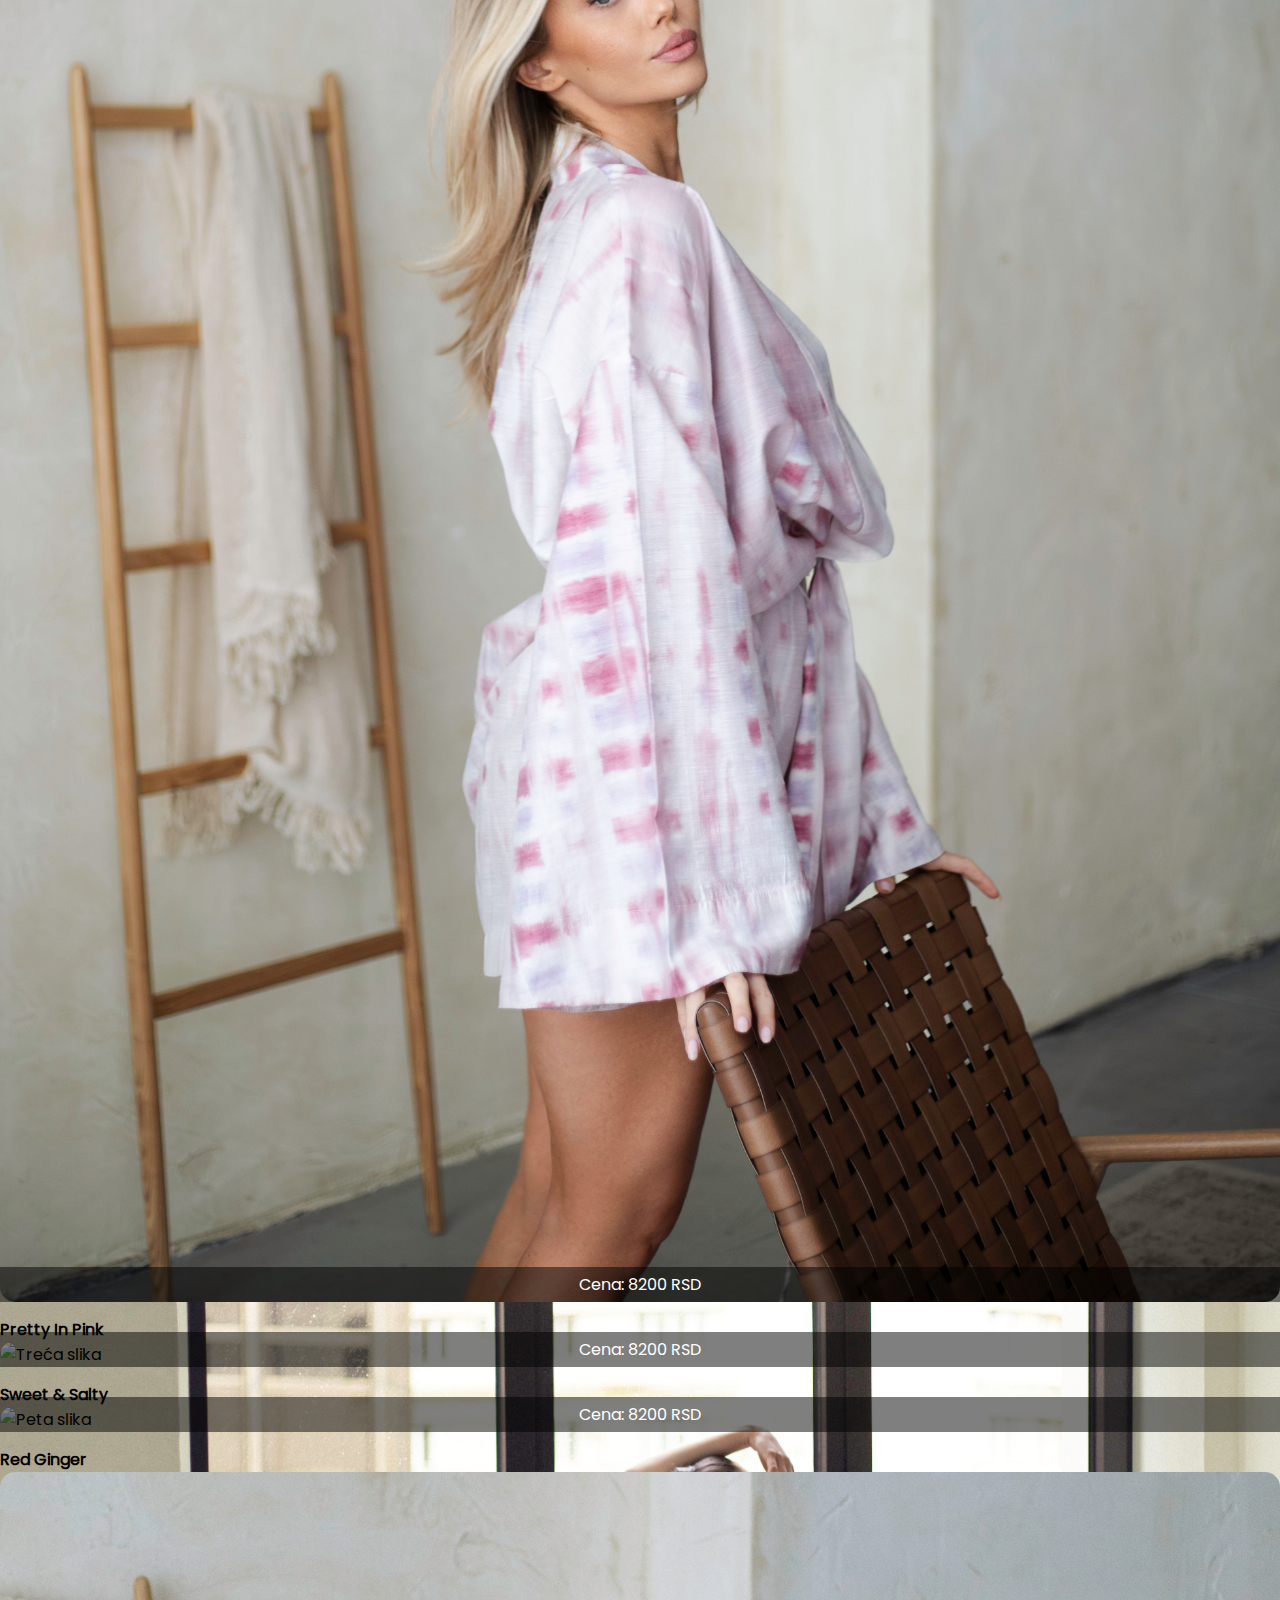
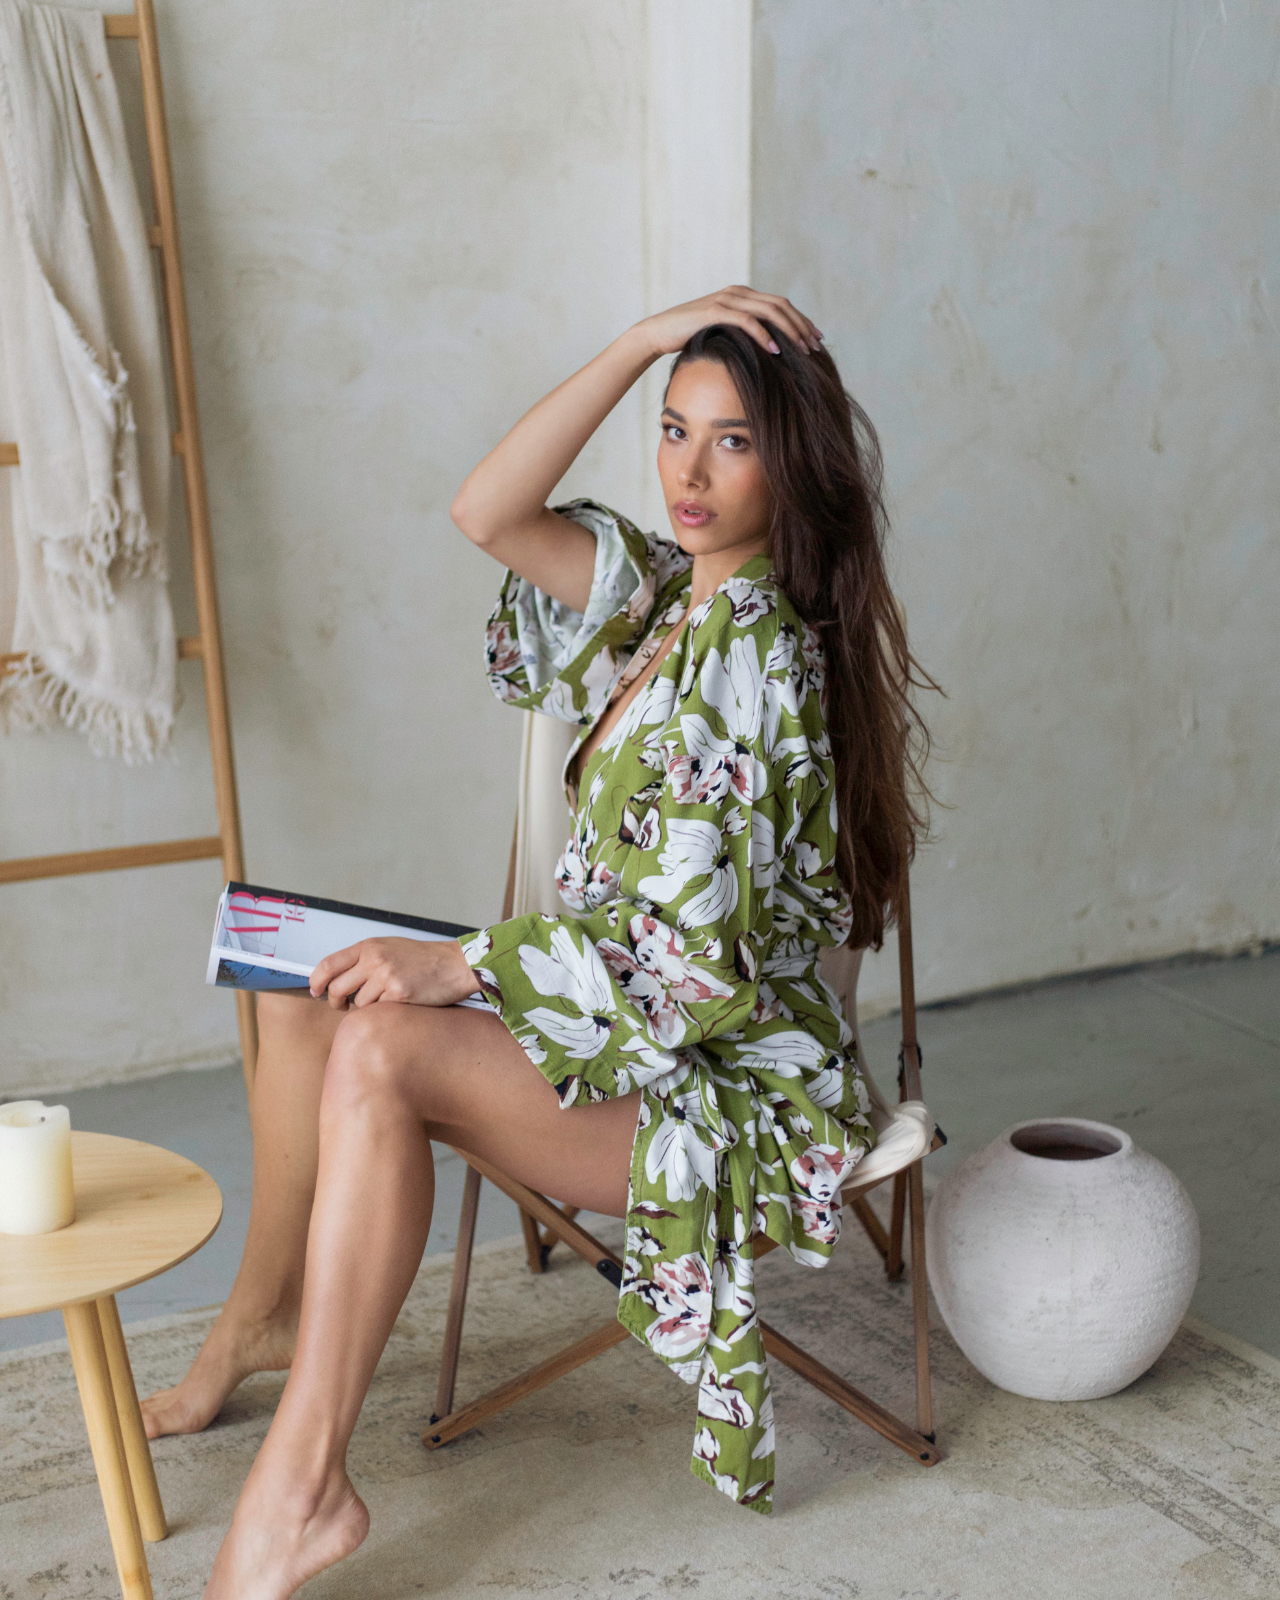
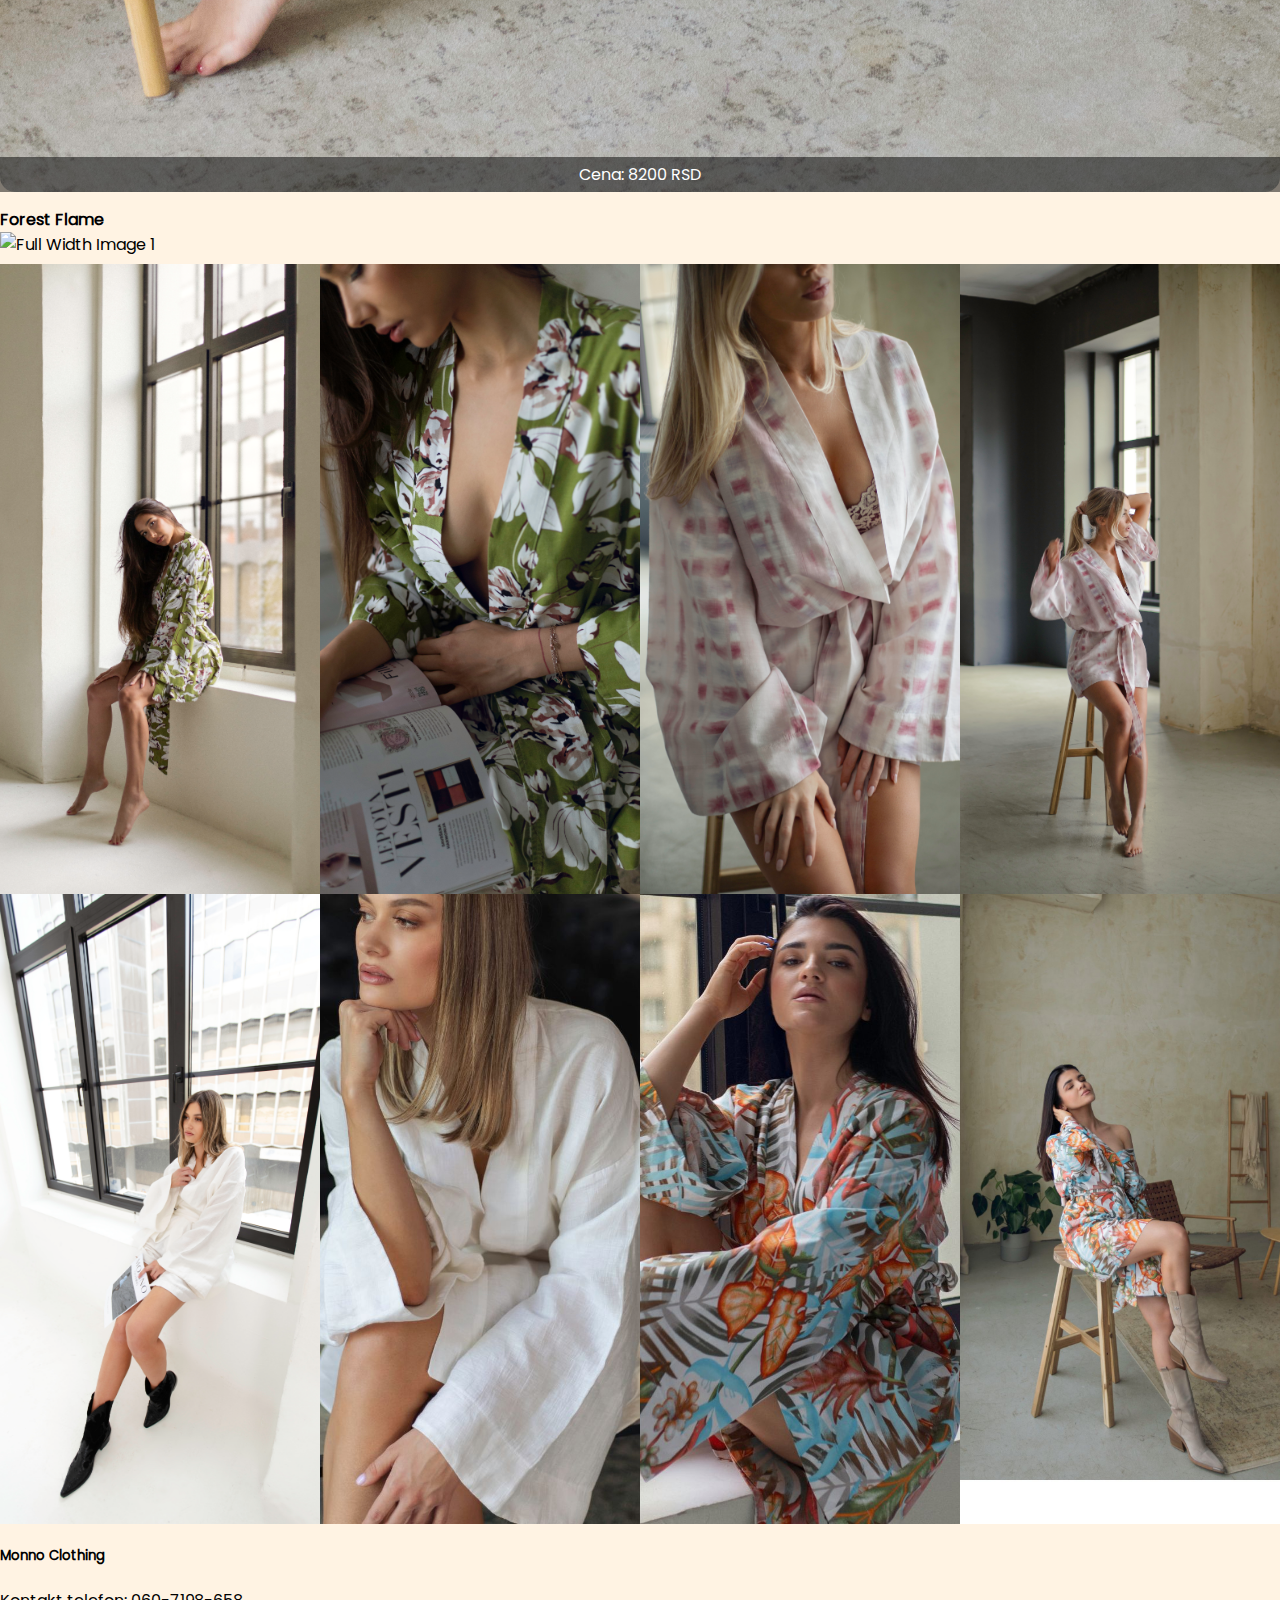
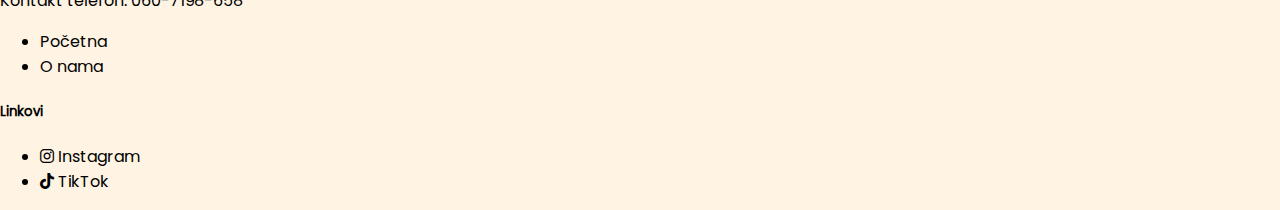
==== commit 463d2d42: "izmene u slikama" ====
--- a/index.html
+++ b/index.html
@@ -96,66 +96,43 @@
 
       <div class="four-images my-4">
         <div class="container">
-          <div class="row d-flex flex-nowrap flex-lg-wrap">
-            <div class="col-6 col-lg-3 d-flex flex-column align-items-center">
+          <div class="row">
+            <div class="col-lg-3 col-md-6 col-12 d-flex flex-column align-items-center">
               <div class="image-container">
                 <img src="/assets/images/image1.jpg" alt="Prva slika" />
-                <img
-                  src="/assets/images/image2.jpg"
-                  alt="Druga slika"
-                  class="hover-image"
-                />
-                <label class="image-label">Cena: 8200 RSD</label>
-              </div>
-              <label for="sweet-salty" class="font-weight-bold mt-1"
-                >Pretty In Pink</label
-              >
-            </div>
-            <div class="col-6 col-lg-3 d-flex flex-column align-items-center">
+                <img src="/assets/images/image2.jpg" alt="Druga slika" class="hover-image" />
+                <label class="image-label">Cena: 8200 RSD</label>
+              </div>
+              <label for="sweet-salty" class="font-weight-bold mt-1">Pretty In Pink</label>
+            </div>
+            <div class="col-lg-3 col-md-6 col-12 d-flex flex-column align-items-center">
               <div class="image-container">
                 <img src="/assets/images/image3.JPG" alt="Treća slika" />
-                <img
-                  src="/assets/images/image4.jpg"
-                  alt="Četvrta slika"
-                  class="hover-image"
-                />
-                <label class="image-label">Cena: 8200 RSD</label>
-              </div>
-              <label for="pretty-pink" class="font-weight-bold mt-1"
-                >Sweet & Salty</label
-              >
-            </div>
-            <div class="col-6 col-lg-3 d-flex flex-column align-items-center">
+                <img src="/assets/images/image4.jpg" alt="Četvrta slika" class="hover-image" />
+                <label class="image-label">Cena: 8200 RSD</label>
+              </div>
+              <label for="pretty-pink" class="font-weight-bold mt-1">Sweet & Salty</label>
+            </div>
+            <div class="col-lg-3 col-md-6 col-12 d-flex flex-column align-items-center">
               <div class="image-container">
                 <img src="/assets/images/image5.JPG" alt="Peta slika" />
-                <img
-                  src="/assets/images/image6.jpg"
-                  alt="Šesta slika"
-                  class="hover-image"
-                />
-                <label class="image-label">Cena: 8200 RSD</label>
-              </div>
-              <label for="red-ginger" class="font-weight-bold mt-1"
-                >Red Ginger</label
-              >
-            </div>
-            <div class="col-6 col-lg-3 d-flex flex-column align-items-center">
+                <img src="/assets/images/image6.jpg" alt="Šesta slika" class="hover-image" />
+                <label class="image-label">Cena: 8200 RSD</label>
+              </div>
+              <label for="red-ginger" class="font-weight-bold mt-1">Red Ginger</label>
+            </div>
+            <div class="col-lg-3 col-md-6 col-12 d-flex flex-column align-items-center">
               <div class="image-container">
                 <img src="/assets/images/image7.jpg" alt="Sedma slika" />
-                <img
-                  src="/assets/images/image8.jpg"
-                  alt="Osma slika"
-                  class="hover-image"
-                />
-                <label class="image-label">Cena: 8200 RSD</label>
-              </div>
-              <label for="forest-flame" class="font-weight-bold mt-1"
-                >Forest Flame</label
-              >
-            </div>
-          </div>
-        </div>
-      </div>
+                <img src="/assets/images/image8.jpg" alt="Osma slika" class="hover-image" />
+                <label class="image-label">Cena: 8200 RSD</label>
+              </div>
+              <label for="forest-flame" class="font-weight-bold mt-1">Forest Flame</label>
+            </div>
+          </div>
+        </div>
+      </div>
+
       <img
         class="full-width-image"
         src="/assets/images/full_width1.JPG"
--- a/assets/css/index.css
+++ b/assets/css/index.css
@@ -44,57 +44,7 @@
   transform: translate(-50%, -50%) rotateY(0);
 }
 
-@media only screen and (max-width: 1200px) {
-  .carousel-caption {
-    top: 75%;
-    font-size: 5rem;
-  }
-  .carousel-item img {
-    height: 90vh;
-  }
-}
-
-@media only screen and (max-width: 992px) {
-  .carousel-caption {
-    top: 70%;
-    font-size: 1.25rem;
-  }
-  .carousel-item img {
-    height: 80vh;
-  }
-}
-
-@media only screen and (max-width: 768px) {
-  .carousel-caption {
-    top: 65%;
-    font-size: 1rem;
-  }
-  .carousel-item img {
-    height: 70vh;
-  }
-}
-
-@media only screen and (max-width: 576px) {
-  .carousel-caption {
-    top: 60%;
-    font-size: 0.875rem;
-  }
-  .carousel-item img {
-    height: 60vh;
-  }
-}
-
-@media only screen and (max-width: 400px) {
-  .carousel-caption {
-    top: 55%;
-    font-size: 0.75rem;
-  }
-  .carousel-item img {
-    height: 50vh;
-  }
-}
-
-/* 4 slike manje*/
+/* 4 slike manje */
 .image-container {
   position: relative;
   width: 100%;
@@ -142,24 +92,38 @@
   margin-top: 1rem;
 }
 
-@media (max-width: 991.98px) {
-  .col-6 {
-    flex: 0 0 50%; /* Dve slike u redu na manjim ekranima */
-  }
-}
-/* 4 slike manje*/
-
-/* 4 slike vece*/
+/* 4 slike veće */
 .image-gallery {
   display: flex;
   overflow-x: auto; /* Omogućava horizontalni skrol */
   height: 70vh; /* Visina slika */
-  scrollbar-width: none; /* Firefox - Sakriva skrol traku */
-  -ms-overflow-style: none; /* Internet Explorer i Edge - Sakriva skrol traku */
-}
-
+  scrollbar-width: thin; /* Firefox - tanji scrollbar */
+  scrollbar-color: rgb(223, 189, 144) transparent; /* Firefox - boje scrollbara */
+}
+
+/* Stilovi za WebKit preglednike (Chrome, Safari, Opera) */
 .image-gallery::-webkit-scrollbar {
-  display: none; /* Chrome, Safari, Opera - Sakriva skrol traku */
+  width: 4px; /* Tanji scrollbar za Chrome, Safari, Opera */
+  height: 4px; /* Tanji horizontalni scrollbar */
+}
+
+.image-gallery::-webkit-scrollbar-thumb {
+  background-color: rgb(223, 189, 144); /* Boja scrollbara */
+  border-radius: 10px; /* Zaobljeni scrollbar */
+}
+
+.image-gallery::-webkit-scrollbar-track {
+  background: transparent; /* Pozadina trake scrollbara */
+}
+
+/* Specifično za WebKit preglednike - uvek prikazuje scrollbar */
+.image-gallery {
+  -webkit-overflow-scrolling: auto;
+}
+
+/* Osigurava da scrollbar bude uvek vidljiv na svim uređajima */
+.image-gallery {
+  overflow: scroll; /* Uvek prikazuje scrollbar */
 }
 
 .image-row {
@@ -179,21 +143,7 @@
   display: block;
 }
 
-/* Medija upiti za prilagođavanje različitim veličinama ekrana */
-@media only screen and (max-width: 1000px) {
-  .image-col {
-    flex: 0 0 50%; /* Svaka slika zauzima 50% širine kontejnera na manjim ekranima */
-  }
-}
-
-@media only screen and (max-width: 600px) {
-  .image-col {
-    flex: 0 0 100%; /* Svaka slika zauzima 100% širine kontejnera na najmanjim ekranima */
-  }
-}
-/* 4 slike vece*/
-
-/* full width slika*/
+/* Full width slika */
 .full-width-image {
   overflow: hidden;
   max-width: 100%;
@@ -202,26 +152,91 @@
 }
 
 @media only screen and (max-width: 1200px) {
+  .carousel-caption {
+    top: 80%;
+  }
+
+  .carousel-item img {
+    height: 90vh;
+  }
+
   .full-width-image {
     height: 80vh;
   }
+
+  .col-lg-3 {
+    flex: 0 0 50%;
+    max-width: 50%;
+  }
+
+  .image-col {
+    flex: 0 0 50%; /* Svaka slika zauzima 50% širine kontejnera na manjim ekranima */
+  }
 }
 
 @media only screen and (max-width: 992px) {
+  .carousel-caption {
+    top: 80%;
+    font-size: 1.25rem;
+  }
+
+  .carousel-item img {
+    height: 80vh;
+  }
+
   .full-width-image {
     height: 70vh;
   }
+
+  .col-md-6 {
+    flex: 0 0 100%;
+    max-width: 100%;
+    margin-bottom: 30px;
+  }
 }
 
 @media only screen and (max-width: 768px) {
+  .carousel-caption {
+    top: 85%;
+  }
+
+  .carousel-item img {
+    height: 70vh;
+  }
+
+  .carousel-caption span {
+    font-size: 3rem;
+  }
+
   .full-width-image {
+    height: 70vh; /* Adjusted height */
+    object-fit: cover; /* Maintain cover for better height */
+  }
+}
+
+@media only screen and (max-width: 576px) {
+  .carousel-item img {
     height: 60vh;
-    object-fit: contain;
-  }
-}
-/* full width slika*/
-
-@media (max-width: 1000px) {
+    object-fit: cover; /* Maintain cover for better height */
+  }
+
+  .carousel-caption span {
+    font-size: 2rem;
+  }
+
+  .image-col {
+    flex: 0 0 100%; /* Svaka slika zauzima 100% širine kontejnera na najmanjim ekranima */
+  }
+}
+
+@media only screen and (max-width: 400px) {
+  .carousel-item img {
+    height: 50vh;
+    object-fit: cover; /* Maintain cover for better height */
+  }
+}
+
+@media only screen and (max-width: 1000px) {
   .carousel {
     height: 80vh; /* Visina 80vh kada je širina prozora manja ili jednaka 1000px */
   }
@@ -230,19 +245,9 @@
     height: 80vh;
   }
 
-  .container {
-    overflow-x: auto; /* Omogućava horizontalno skrolovanje */
-    -webkit-overflow-scrolling: touch; /* Poboljšava skrolovanje na mobilnim uređajima */
-  }
-
-  /* Sakrivanje scrollbar-a */
-  .container::-webkit-scrollbar {
-    display: none; /* Sakriva scrollbar u WebKit preglednicima (Chrome, Safari) */
-  }
-
-  .container {
-    -ms-overflow-style: none; /* IE i Edge */
-    scrollbar-width: none; /* Firefox */
+  .four-images .container .row {
+    flex-direction: column;
+    align-items: center;
   }
 }
 
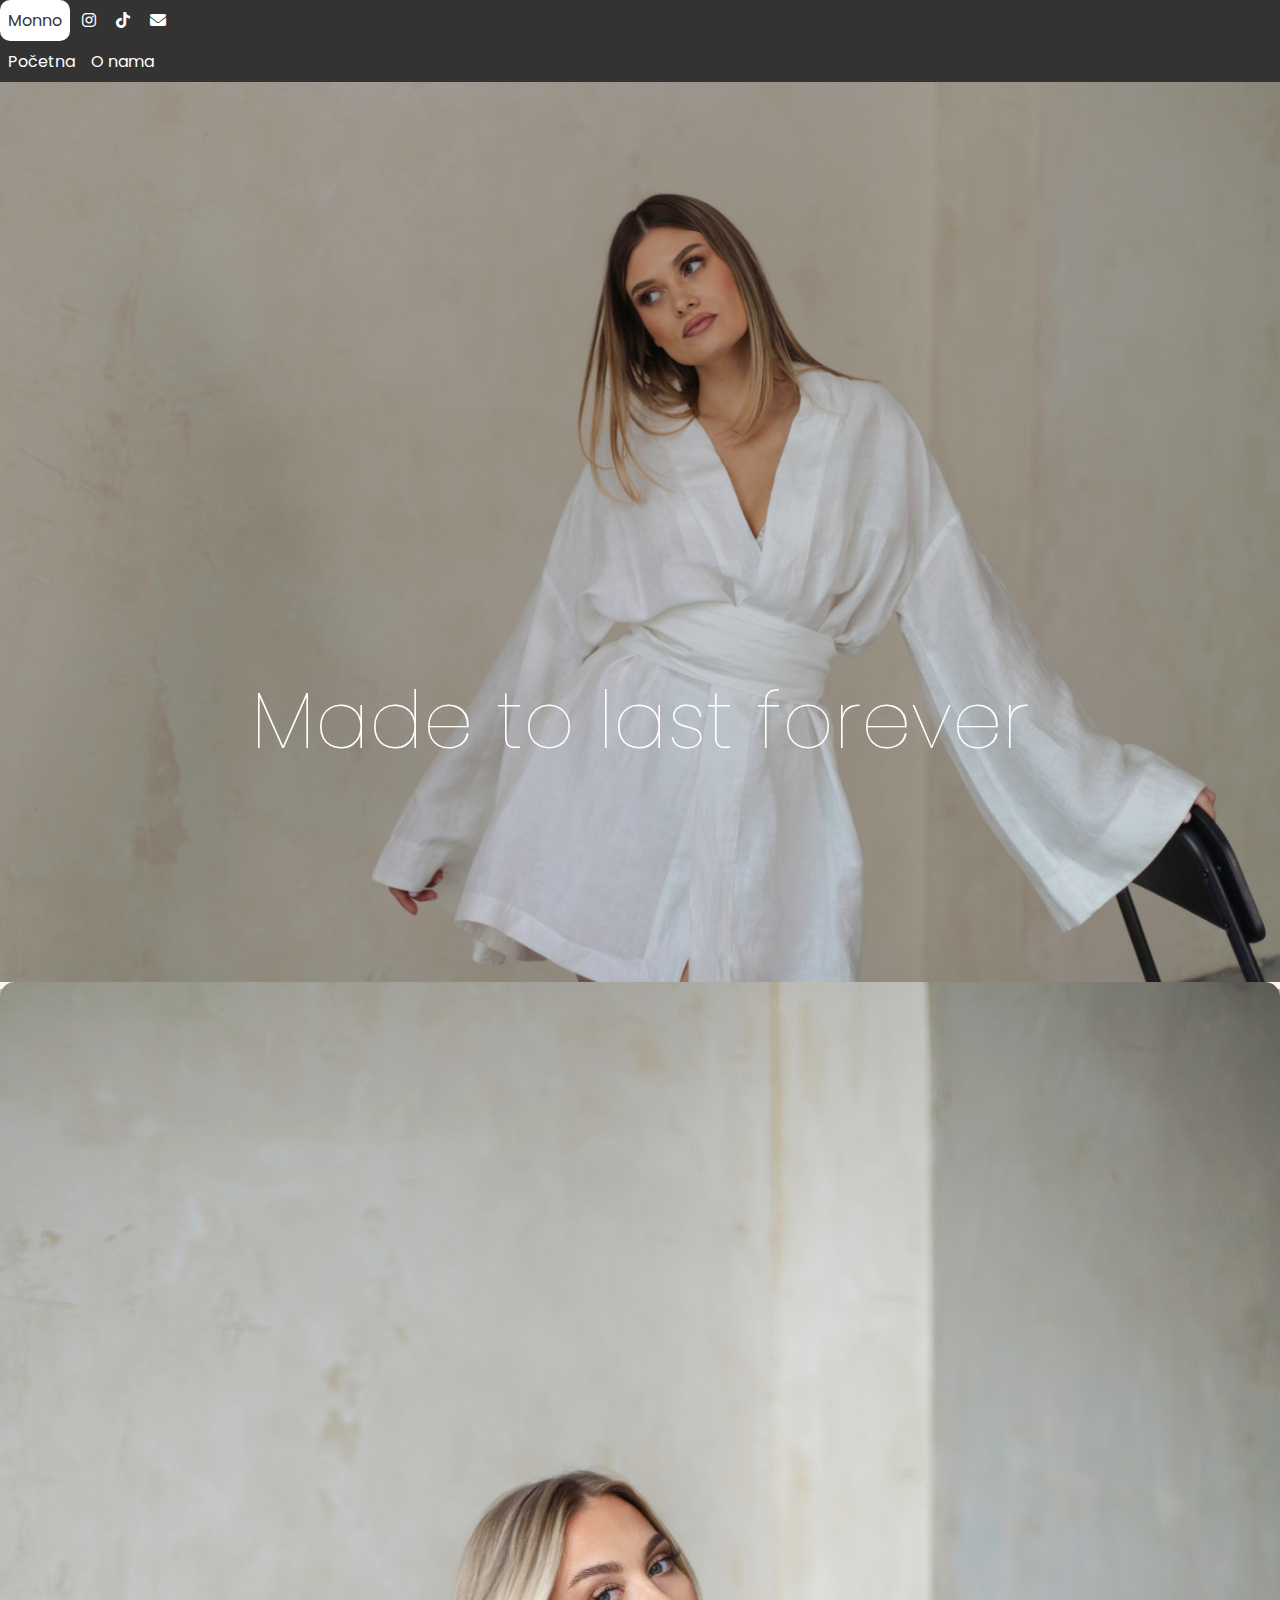
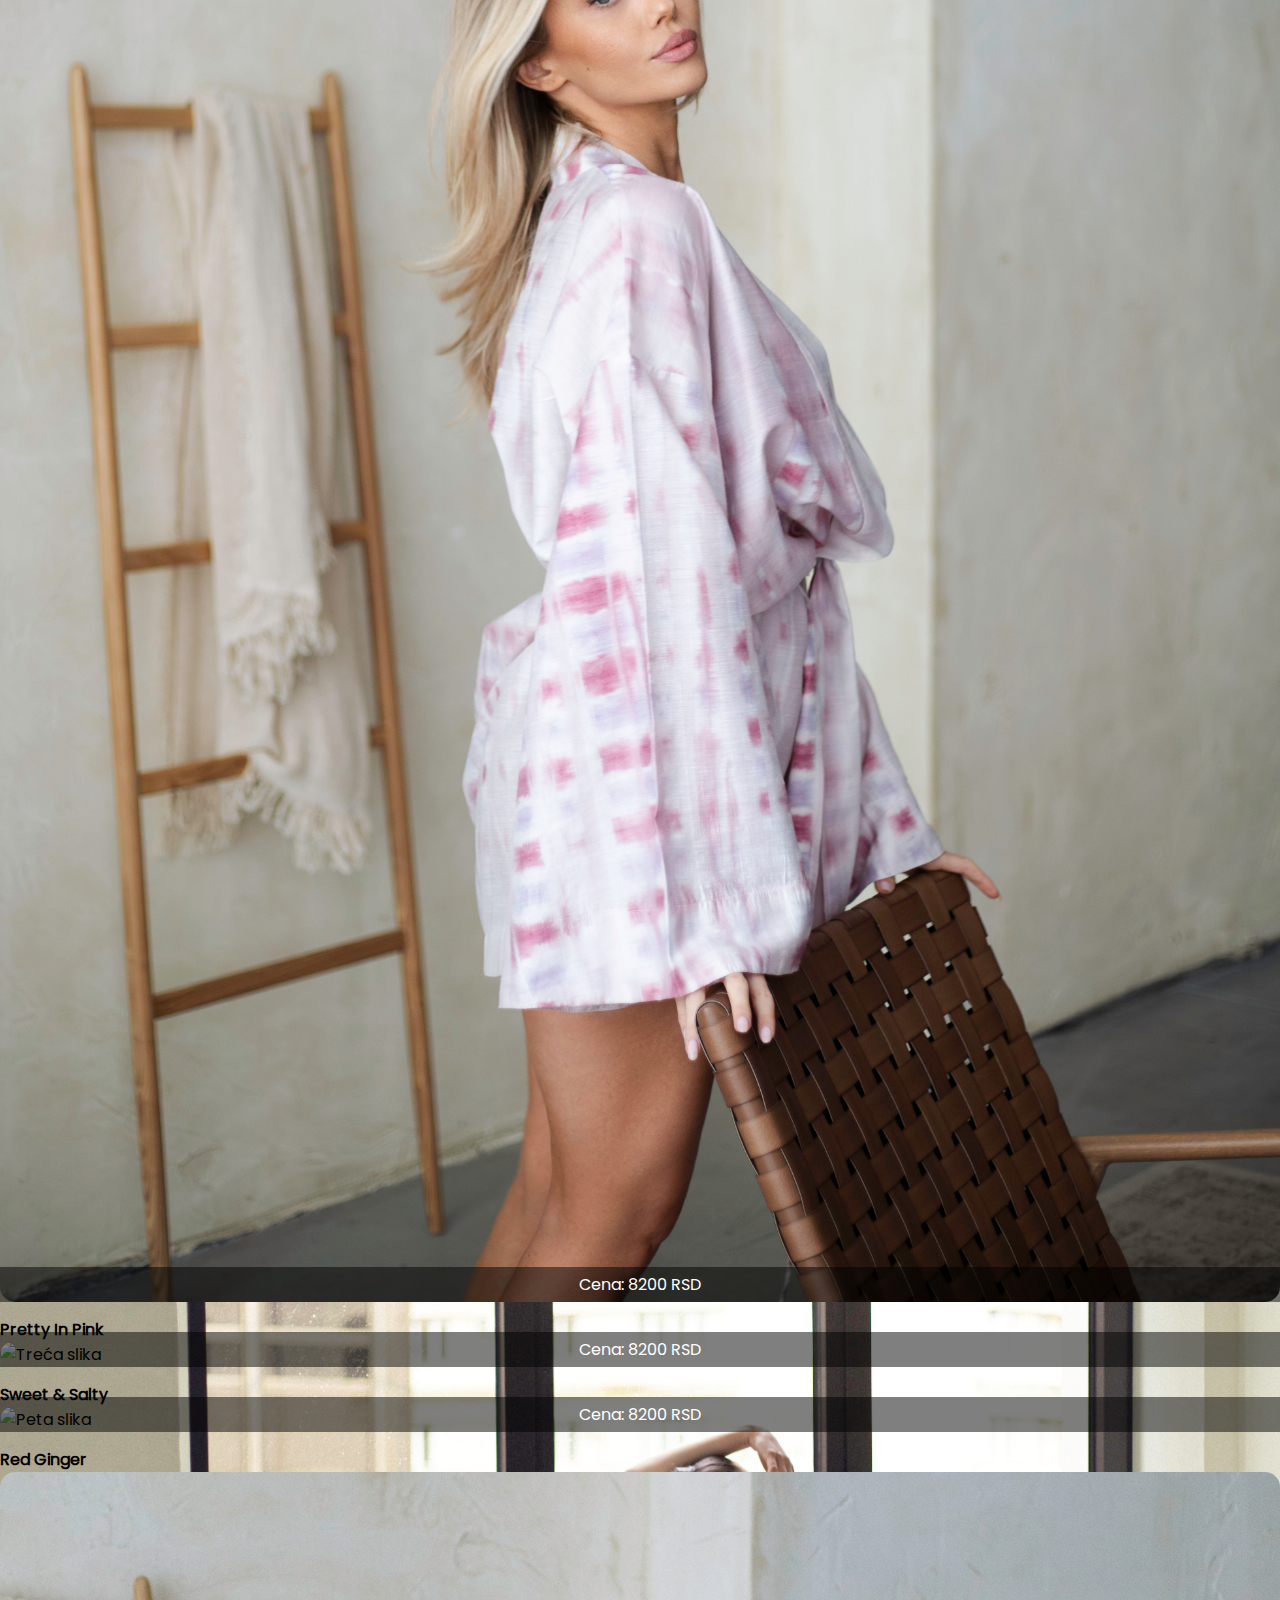
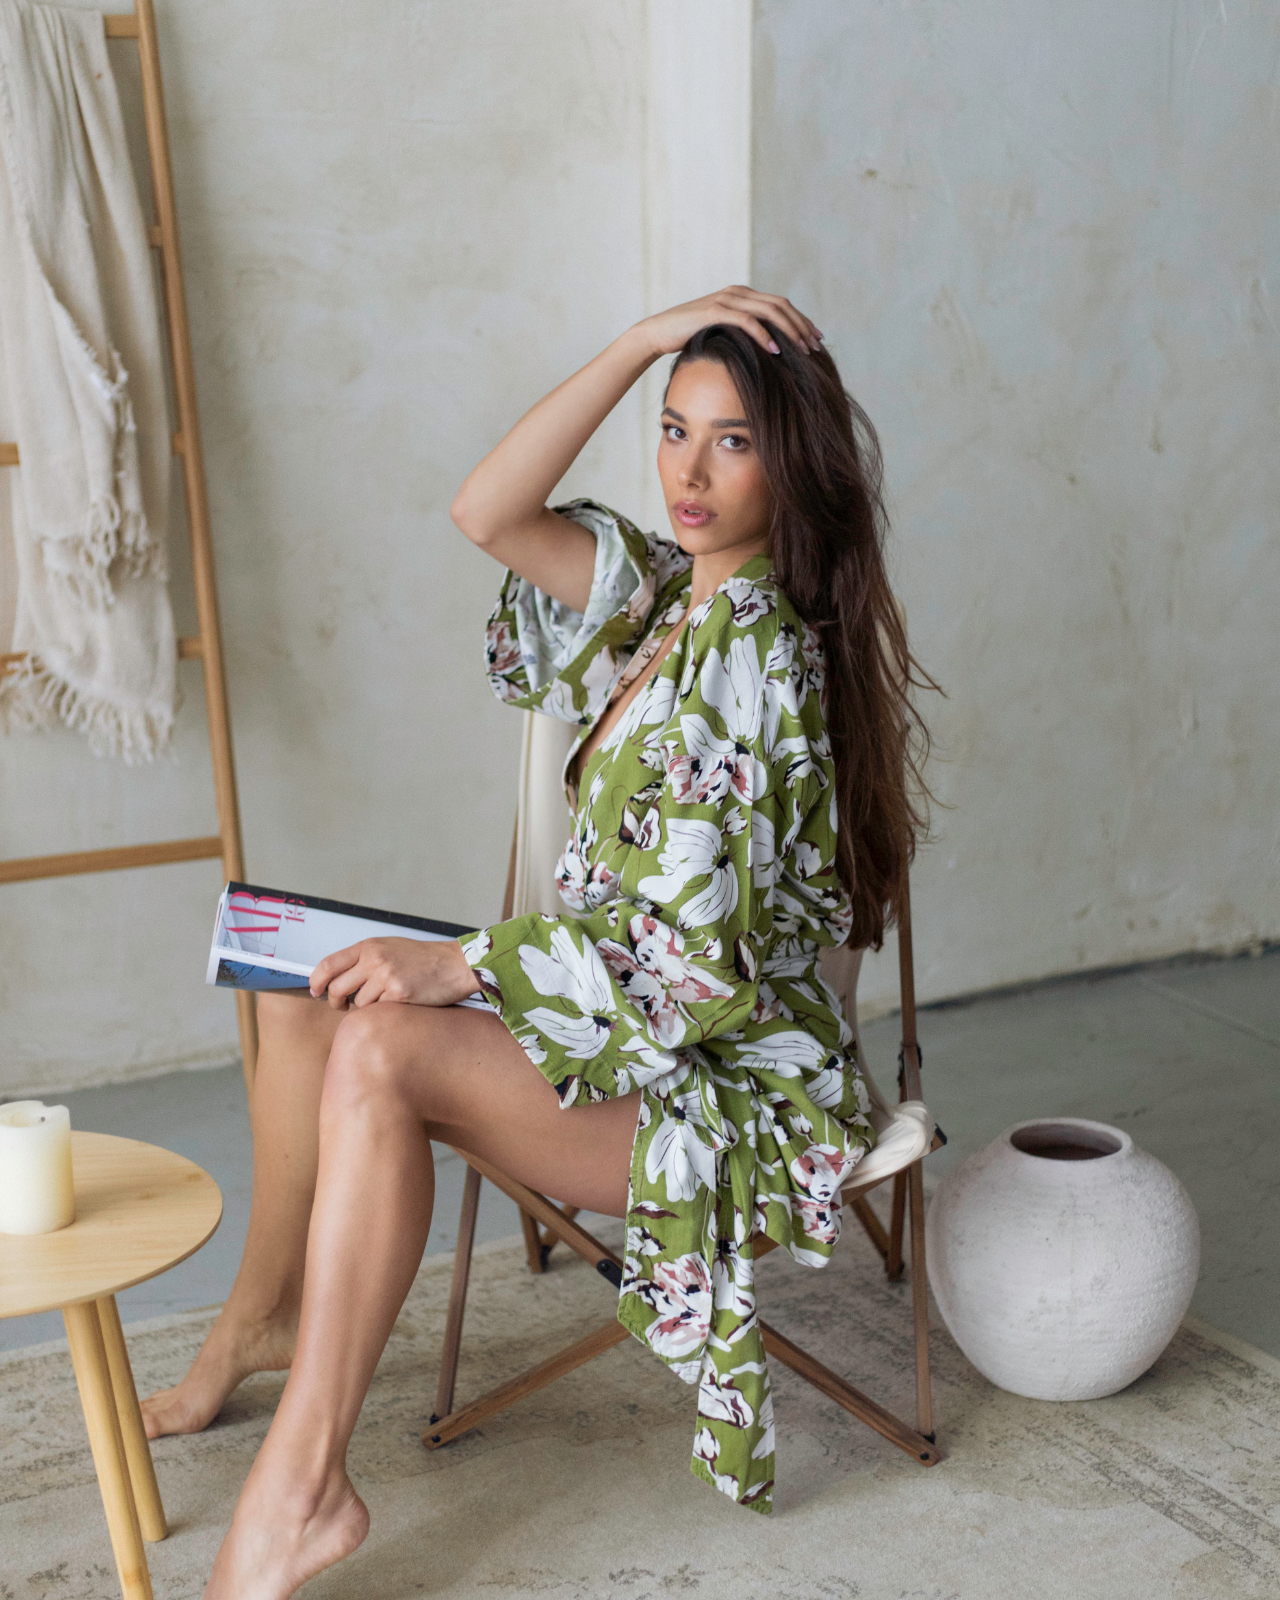
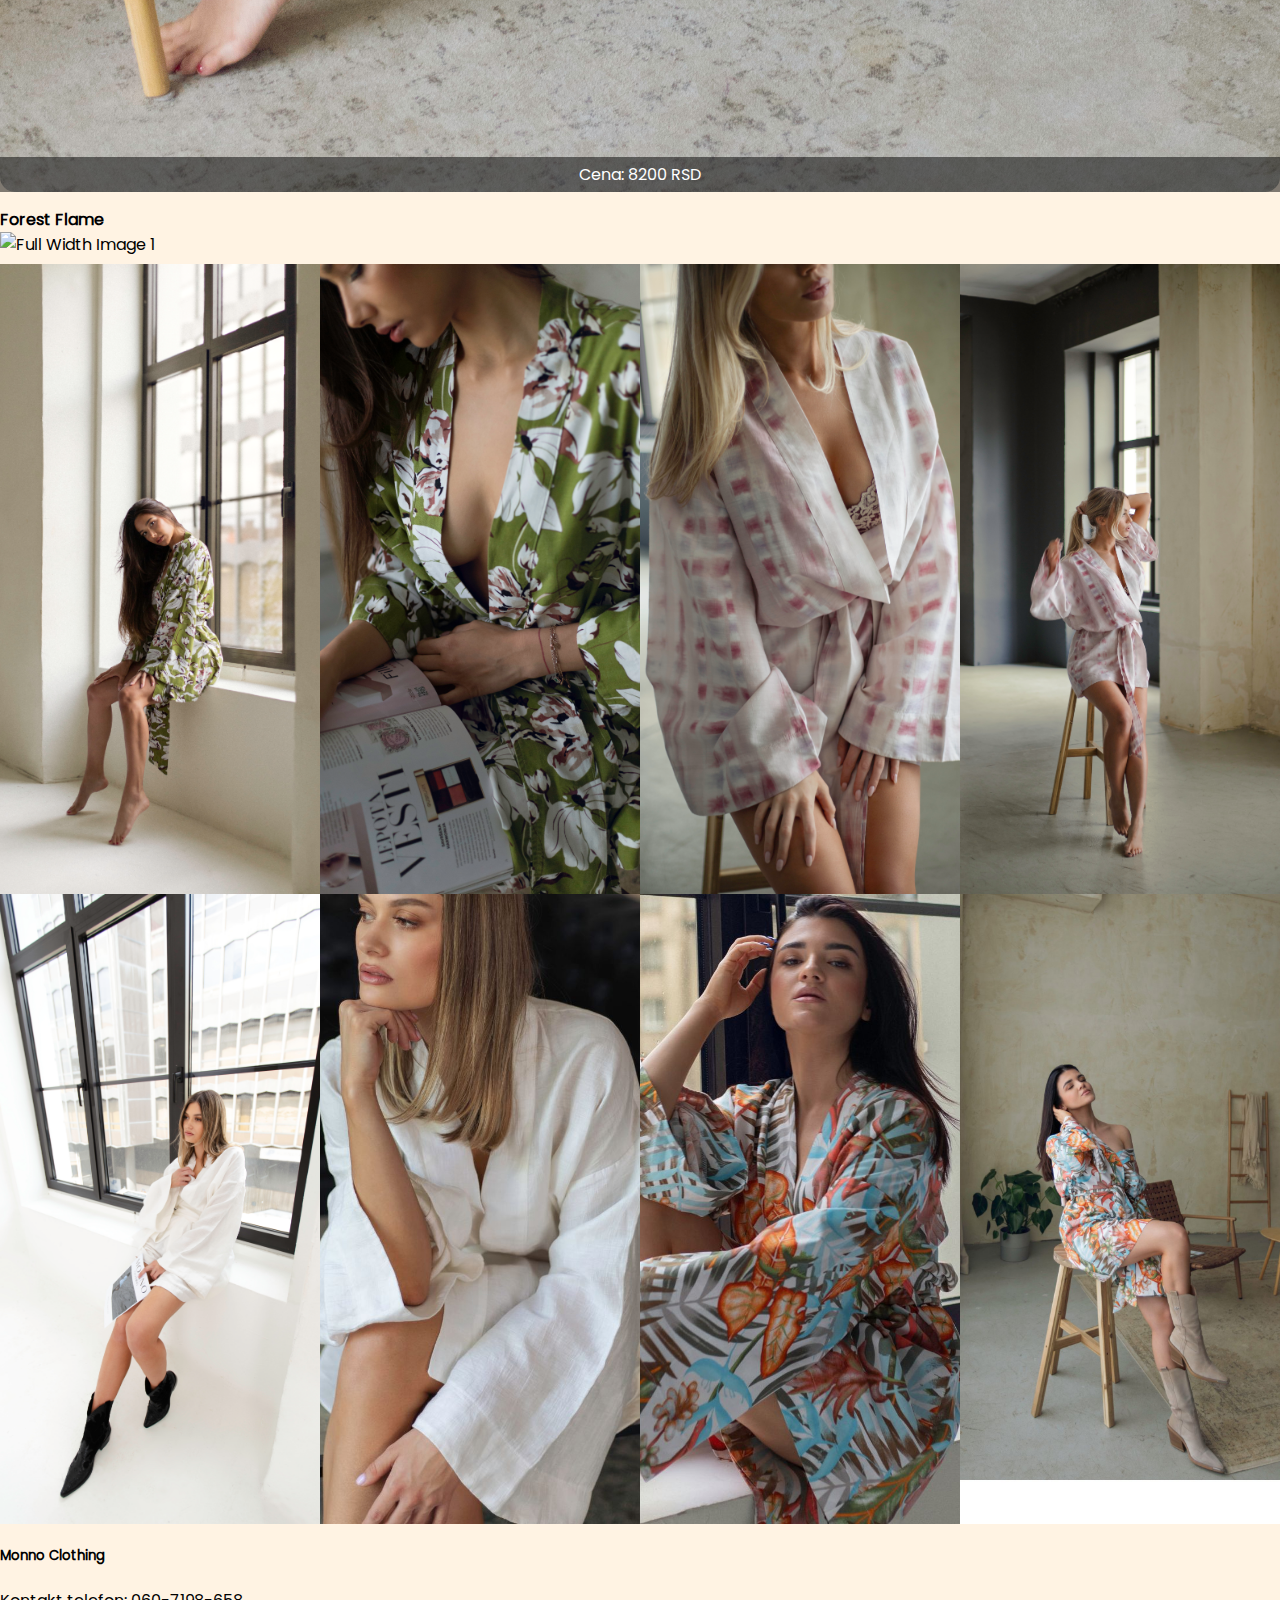
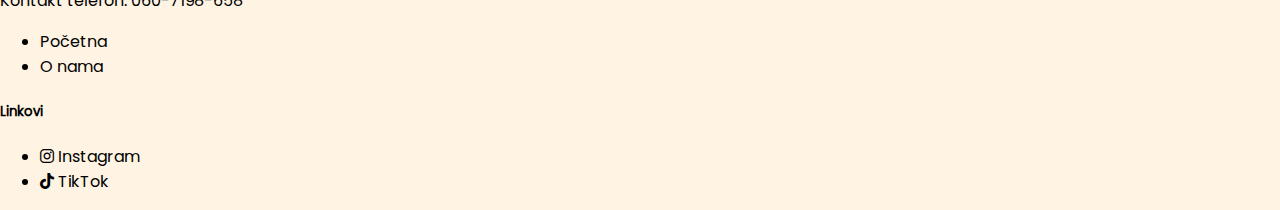
==== commit 22a4a62f: "ubacen logo" ====
--- a/index.html
+++ b/index.html
@@ -4,7 +4,7 @@
     <meta charset="UTF-8" />
     <meta name="viewport" content="width=device-width, initial-scale=1.0" />
     <title>Monno Clothing</title>
-    <link rel="icon" href="favicon.ico" type="image/x-icon" />
+    <link rel="icon" href="/assets/images/logo.png" type="image/x-icon" />
 
     <link
       href="https://cdn.jsdelivr.net/npm/bootstrap@5.0.2/dist/css/bootstrap.min.css"
--- a/assets/css/index.css
+++ b/assets/css/index.css
@@ -108,7 +108,7 @@
 }
 
 .image-gallery::-webkit-scrollbar-thumb {
-  background-color: rgb(223, 189, 144); /* Boja scrollbara */
+  background-color: rgb(223, 189, 144) !important; /* Boja scrollbara */
   border-radius: 10px; /* Zaobljeni scrollbar */
 }
 
@@ -185,7 +185,7 @@
   }
 
   .full-width-image {
-    height: 70vh;
+    height: 40vh;
   }
 
   .col-md-6 {
@@ -209,8 +209,7 @@
   }
 
   .full-width-image {
-    height: 70vh; /* Adjusted height */
-    object-fit: cover; /* Maintain cover for better height */
+    object-fit: contain; /* Maintain cover for better height */
   }
 }
 
@@ -233,6 +232,10 @@
   .carousel-item img {
     height: 50vh;
     object-fit: cover; /* Maintain cover for better height */
+  }
+
+  #footer-container{
+    font-size: 0.7rem !important;
   }
 }
 
--- a/assets/css/header.css
+++ b/assets/css/header.css
@@ -17,6 +17,7 @@
   margin: unset;
   padding: unset;
   list-style: none;
+  margin-right: 15px;
 }
 
 .navbar a {
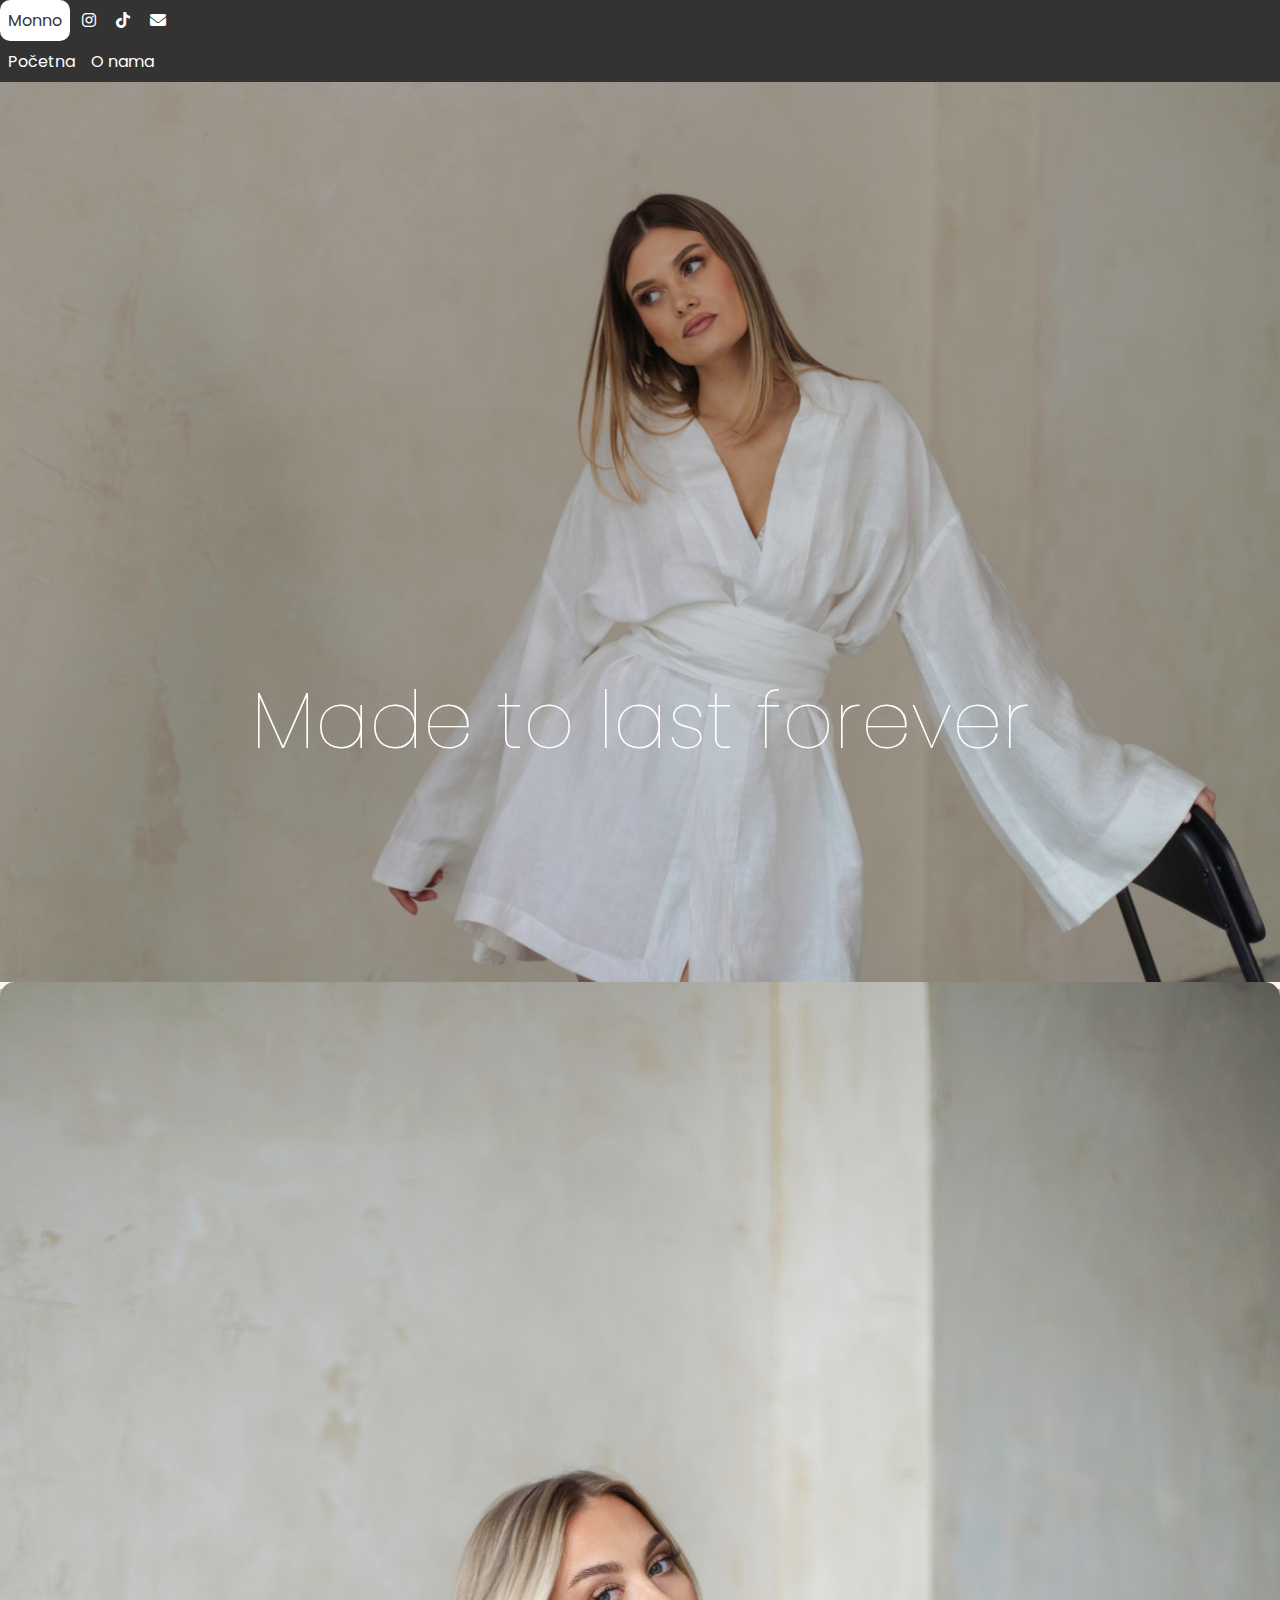
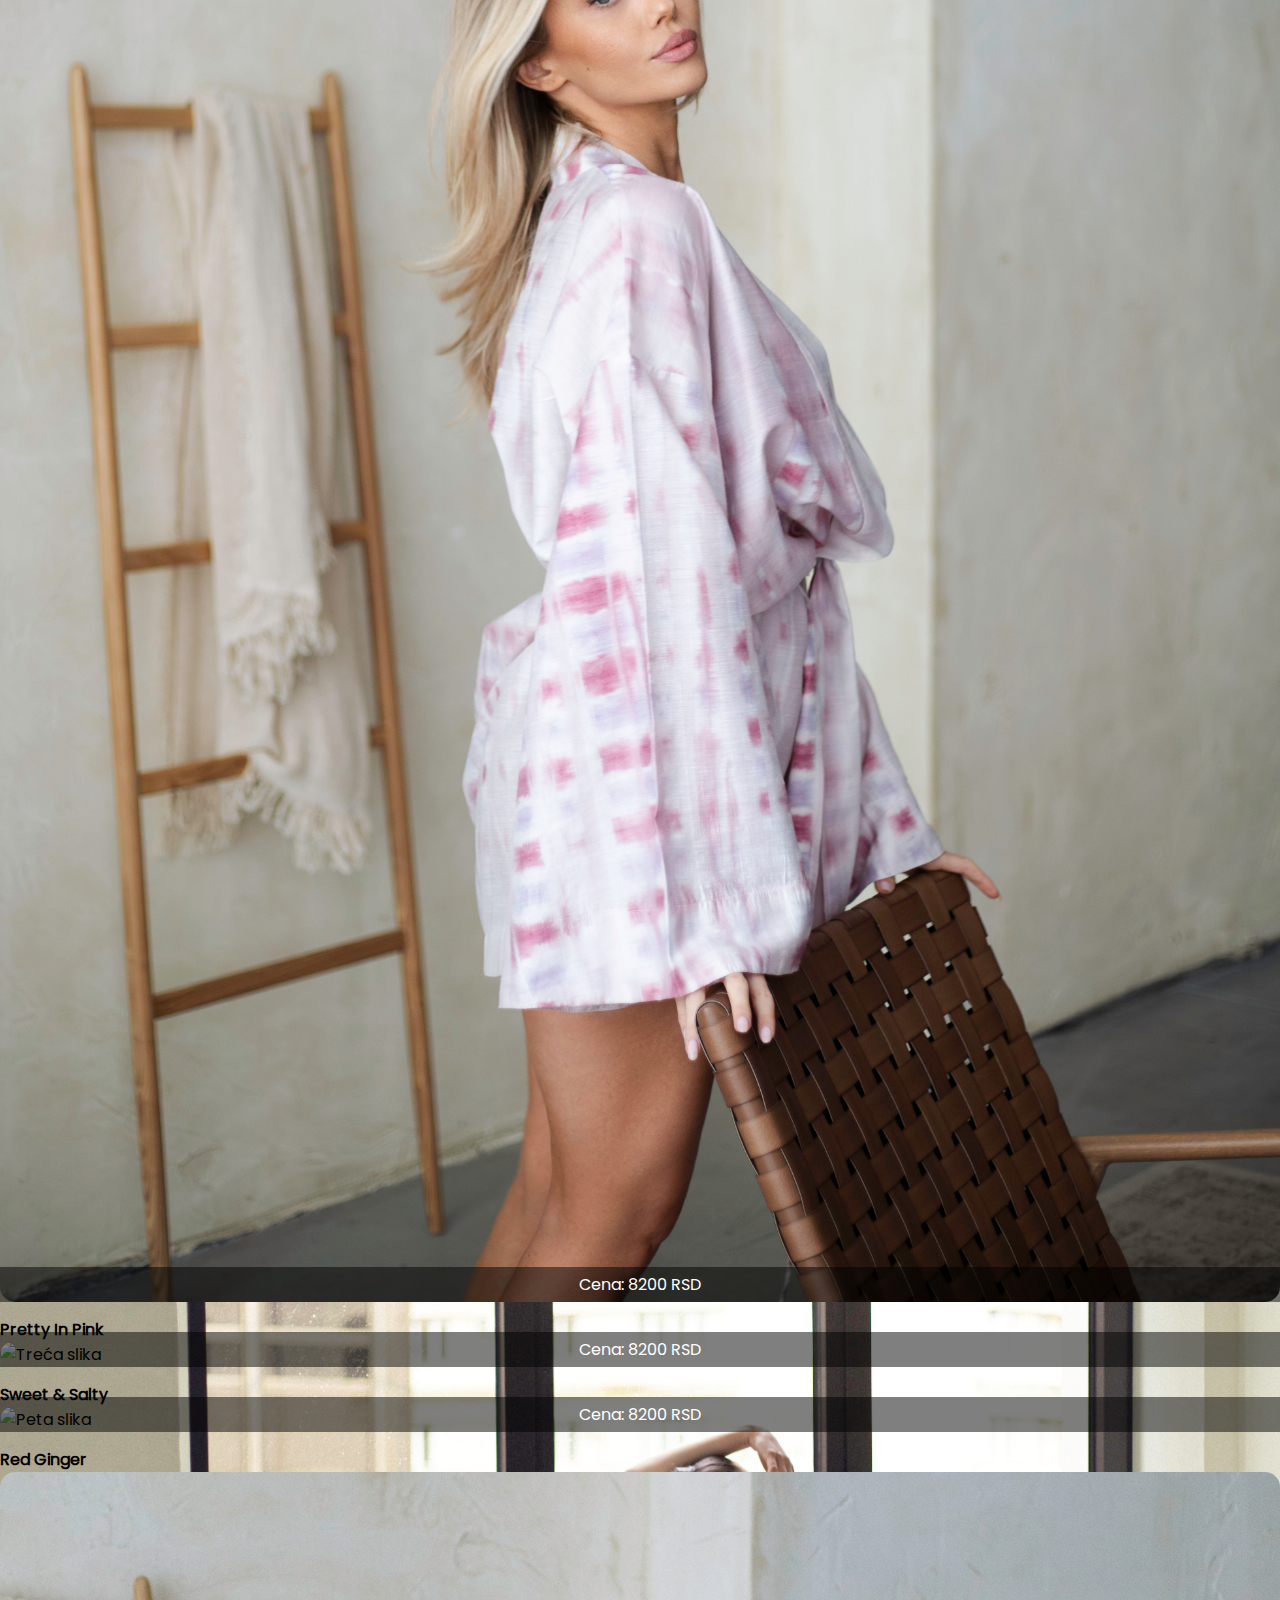
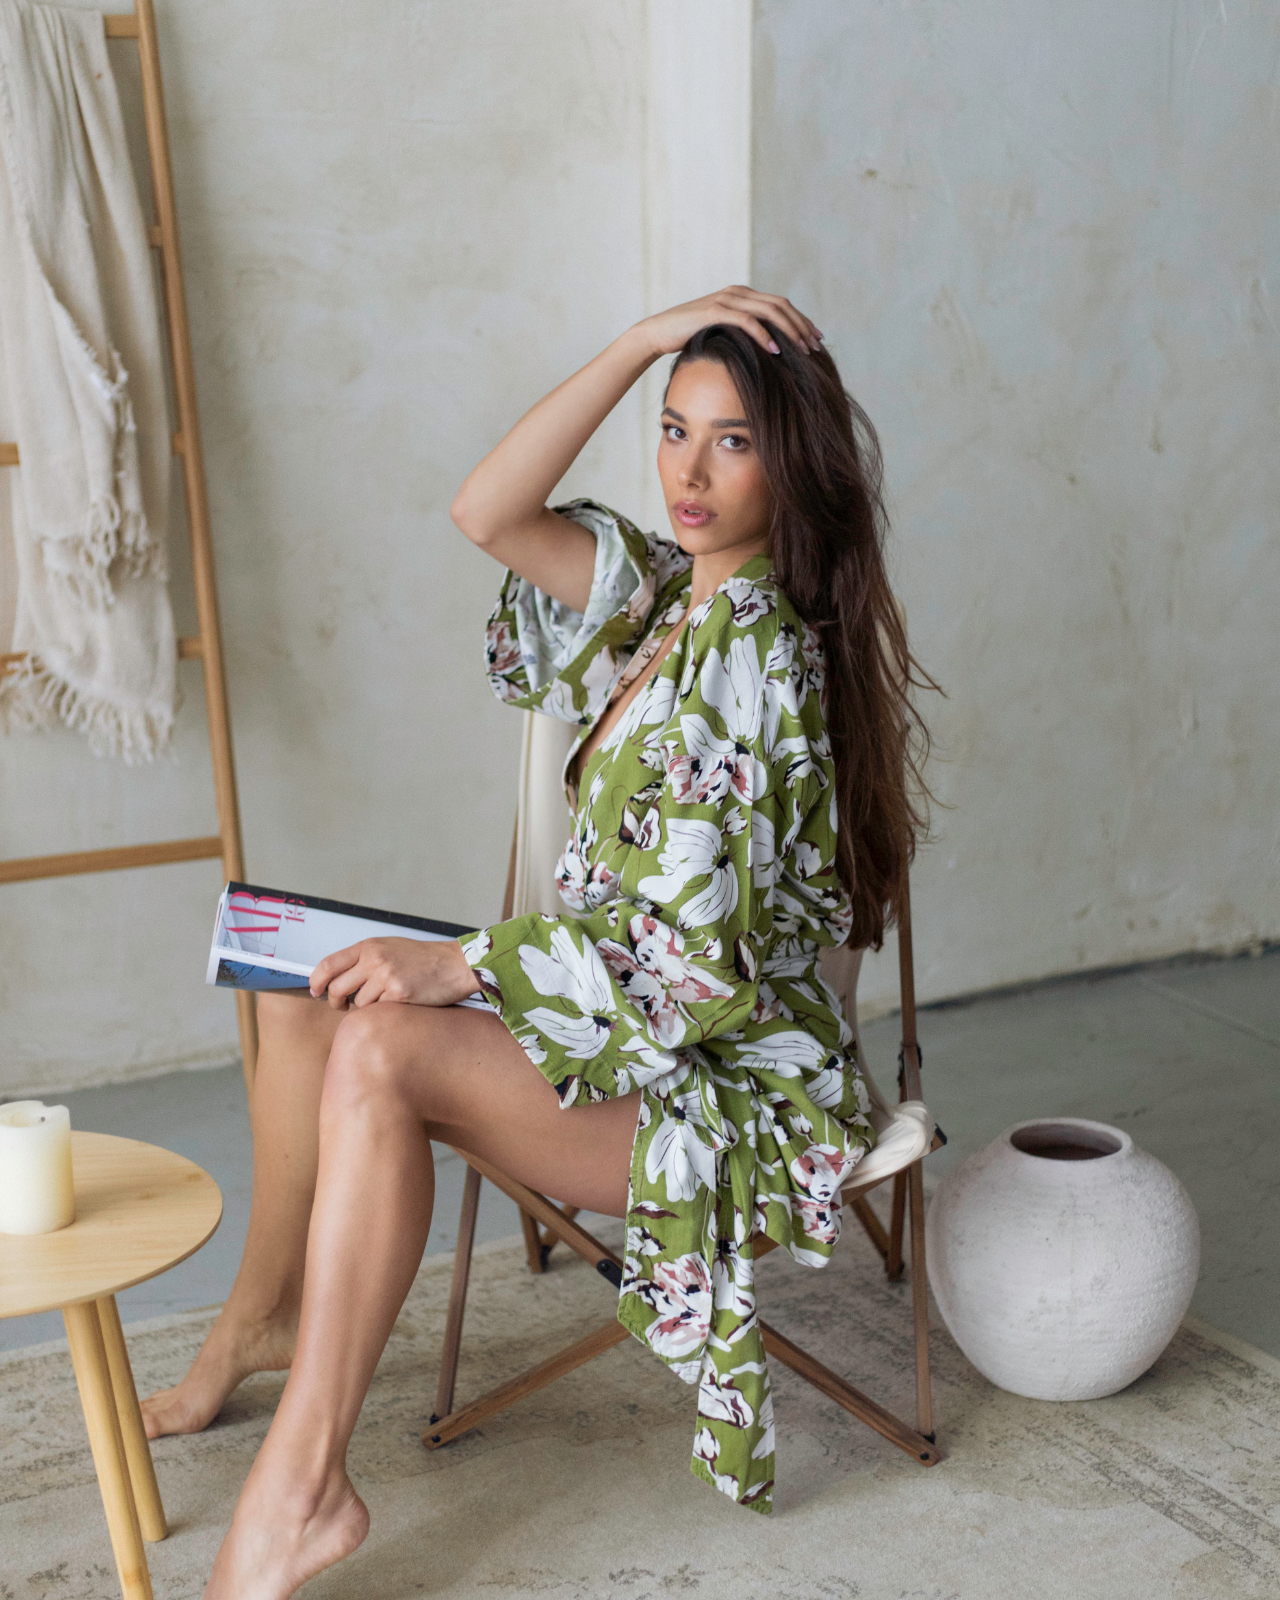
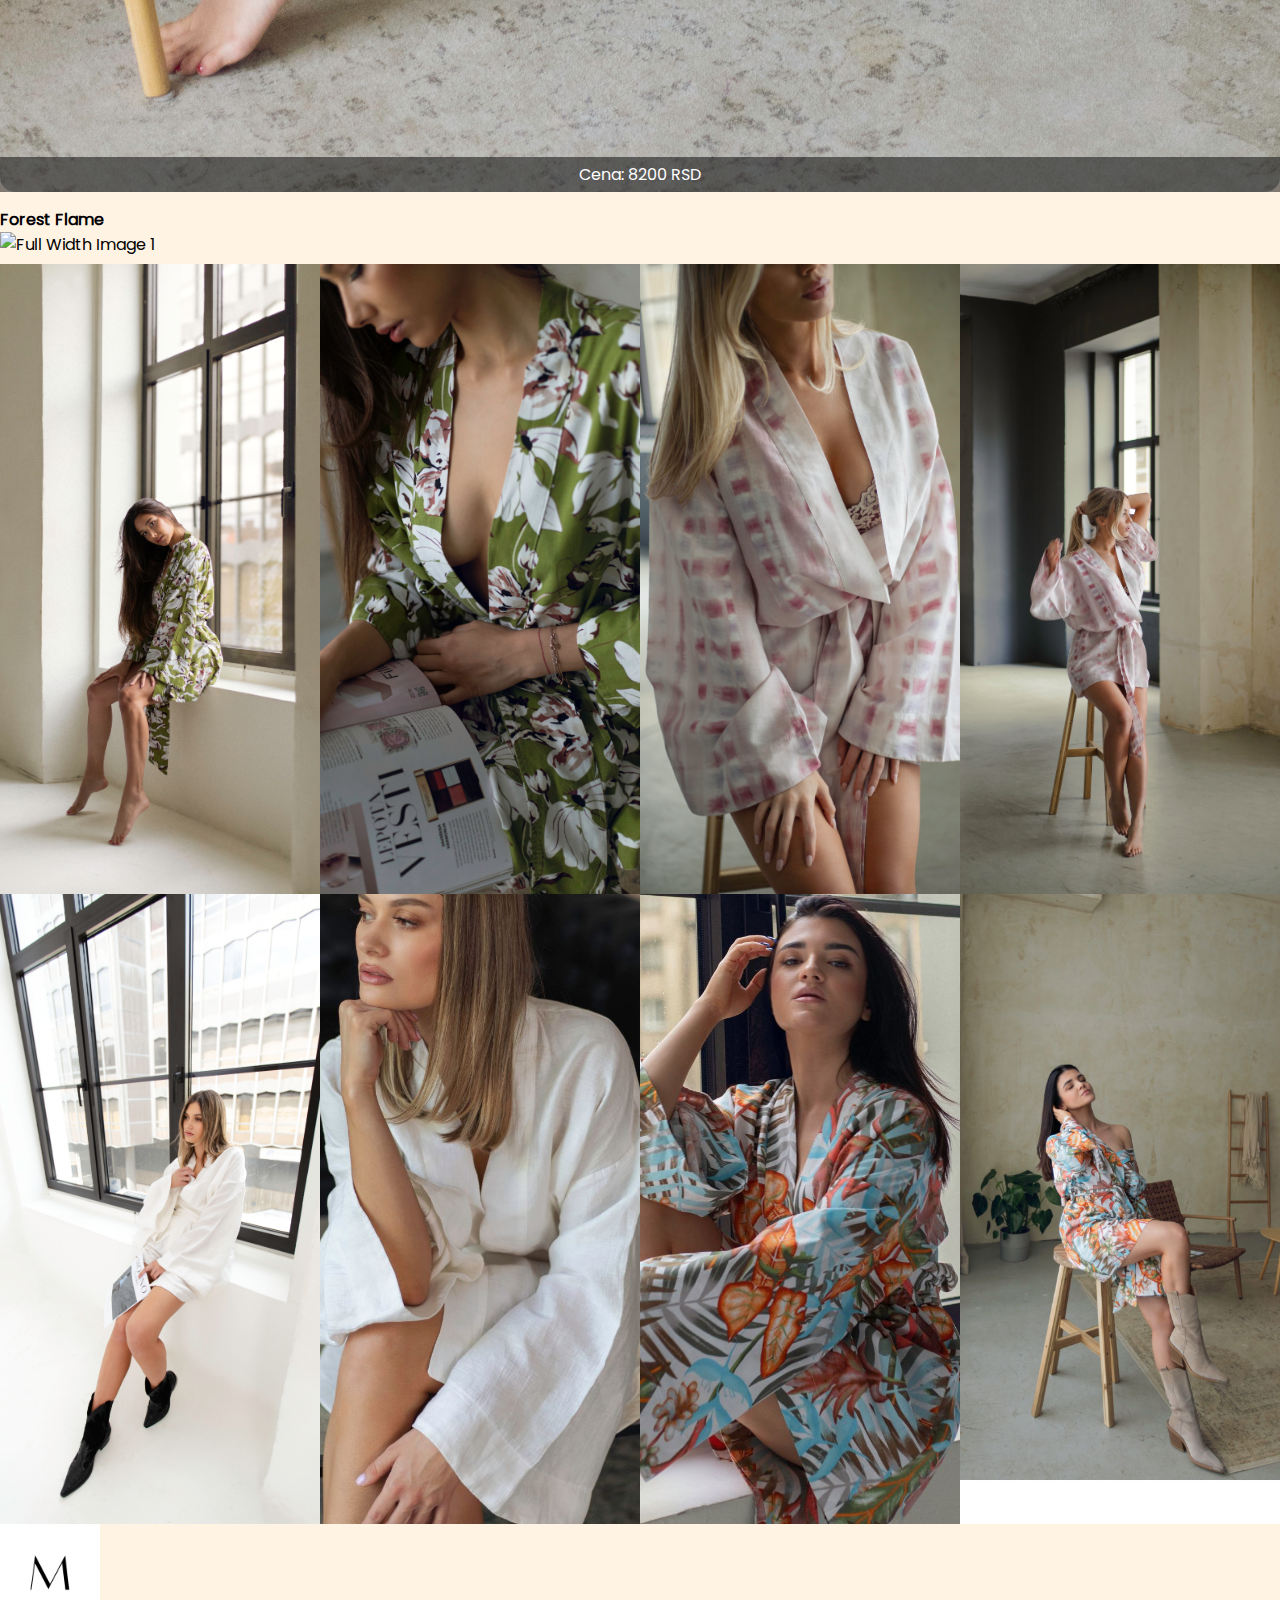
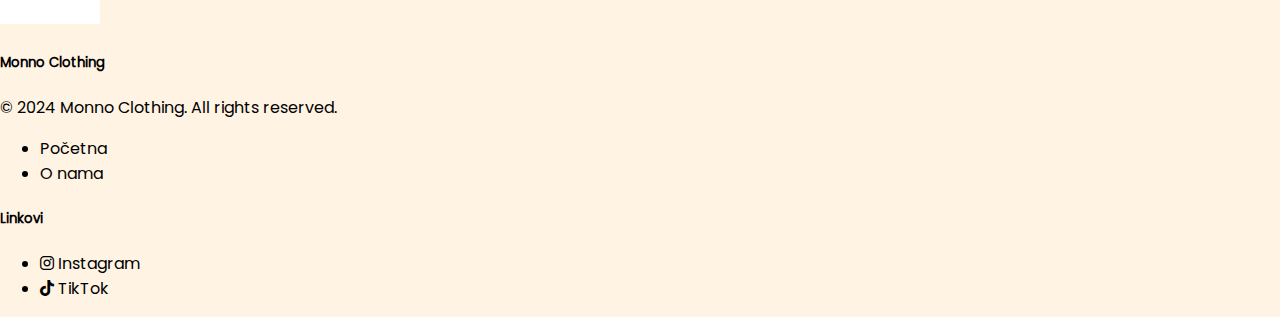
==== commit ba187ded: "izmene u headeru i footeru" ====
--- a/index.html
+++ b/index.html
@@ -46,9 +46,6 @@
           </div>
           <div class="carousel-item">
             <img src="/assets/images/carousel4.jpg" alt="Image 4" />
-          </div>
-          <div class="carousel-item">
-            <img src="/assets/images/carousel5.jpg" alt="Image 5" />
           </div>
         </div>
         <button
@@ -87,10 +84,6 @@
             data-bs-target="#carouselExampleControls"
             data-bs-slide-to="3"
           ></li>
-          <li
-            data-bs-target="#carouselExampleControls"
-            data-bs-slide-to="4"
-          ></li>
         </ol>
       </div>
 
--- a/assets/css/index.css
+++ b/assets/css/index.css
@@ -151,6 +151,11 @@
   object-fit: cover;
 }
 
+.footer-img img {
+  width: 100px;
+  height: 100px;
+}
+
 @media only screen and (max-width: 1200px) {
   .carousel-caption {
     top: 80%;
@@ -211,6 +216,20 @@
   .full-width-image {
     object-fit: contain; /* Maintain cover for better height */
   }
+
+  footer .row {
+    flex-direction: column;
+    align-items: center;
+  }
+
+  footer .row .col-4 {
+    width: 100%;
+    align-items: center;
+  }
+
+  footer .navbar-nav:last-child{
+    margin-top: 20px;
+  }
 }
 
 @media only screen and (max-width: 576px) {
@@ -232,10 +251,6 @@
   .carousel-item img {
     height: 50vh;
     object-fit: cover; /* Maintain cover for better height */
-  }
-
-  #footer-container{
-    font-size: 0.7rem !important;
   }
 }
 
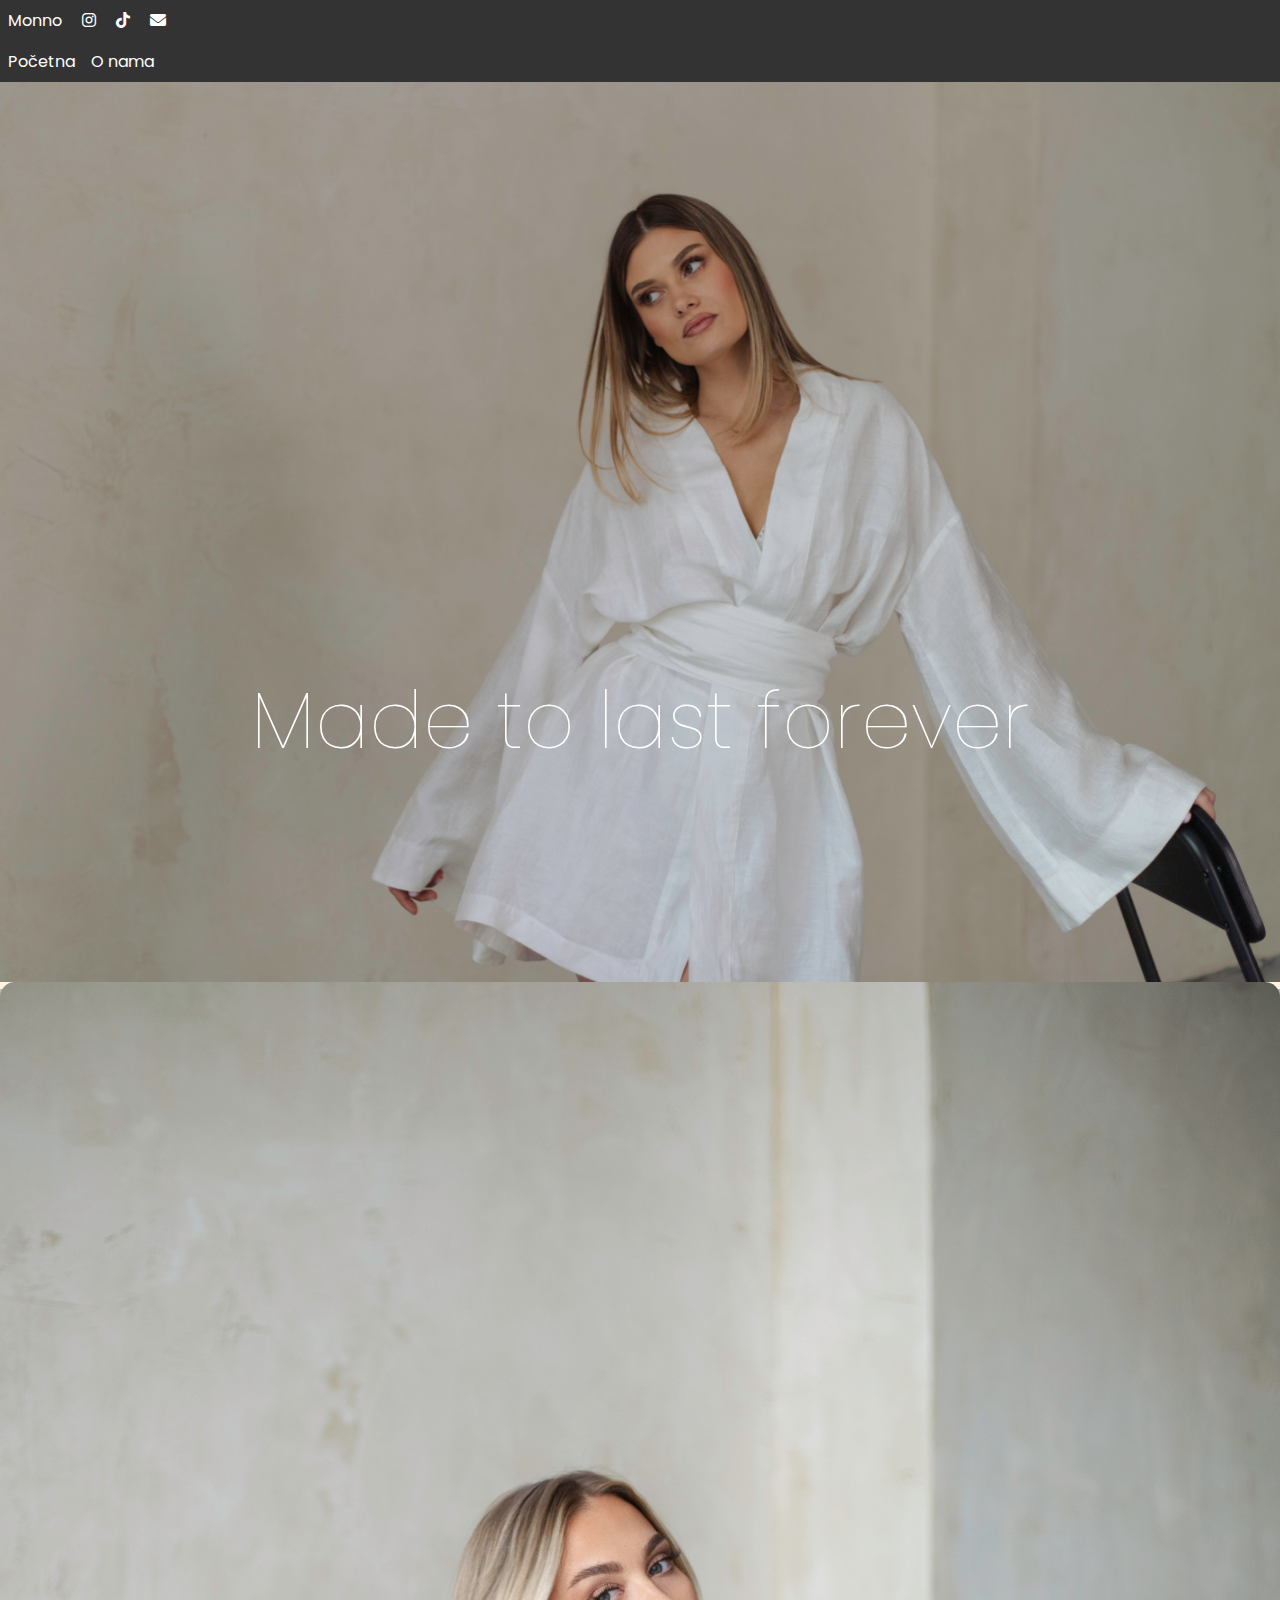
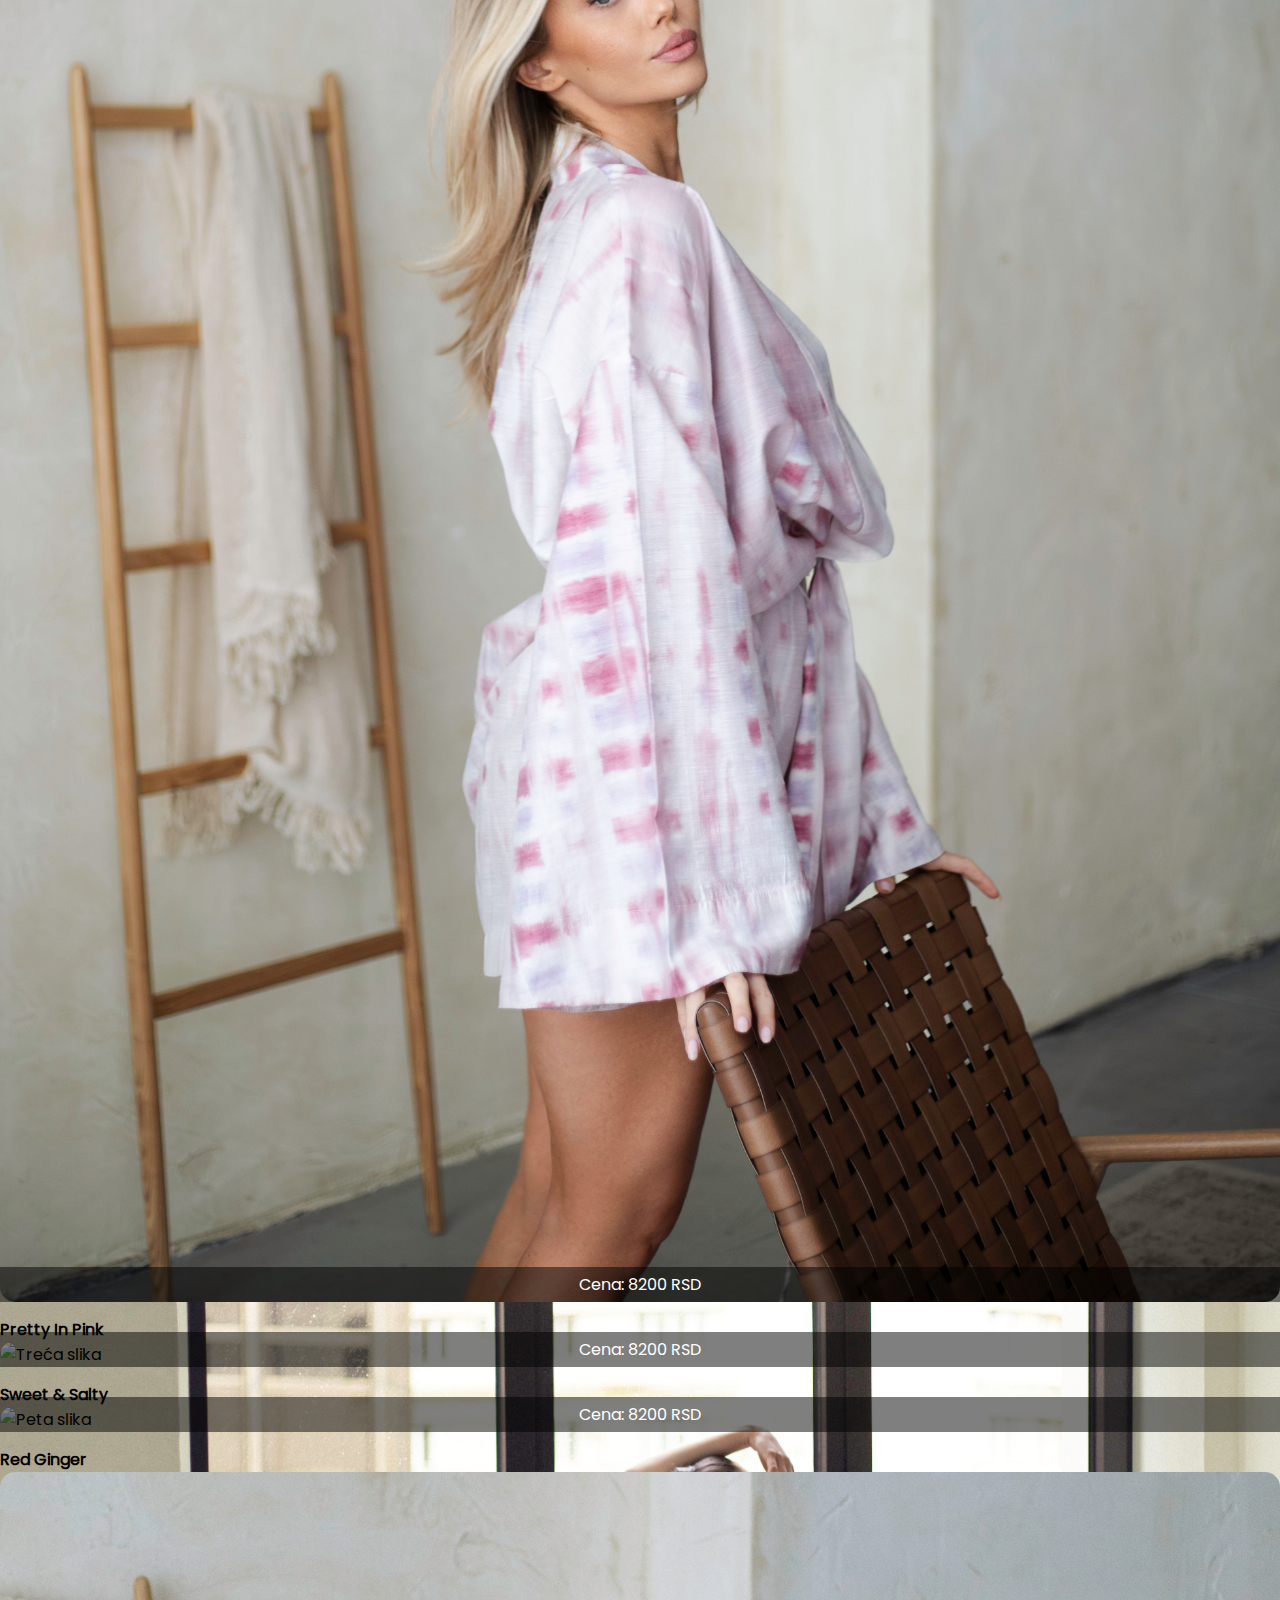
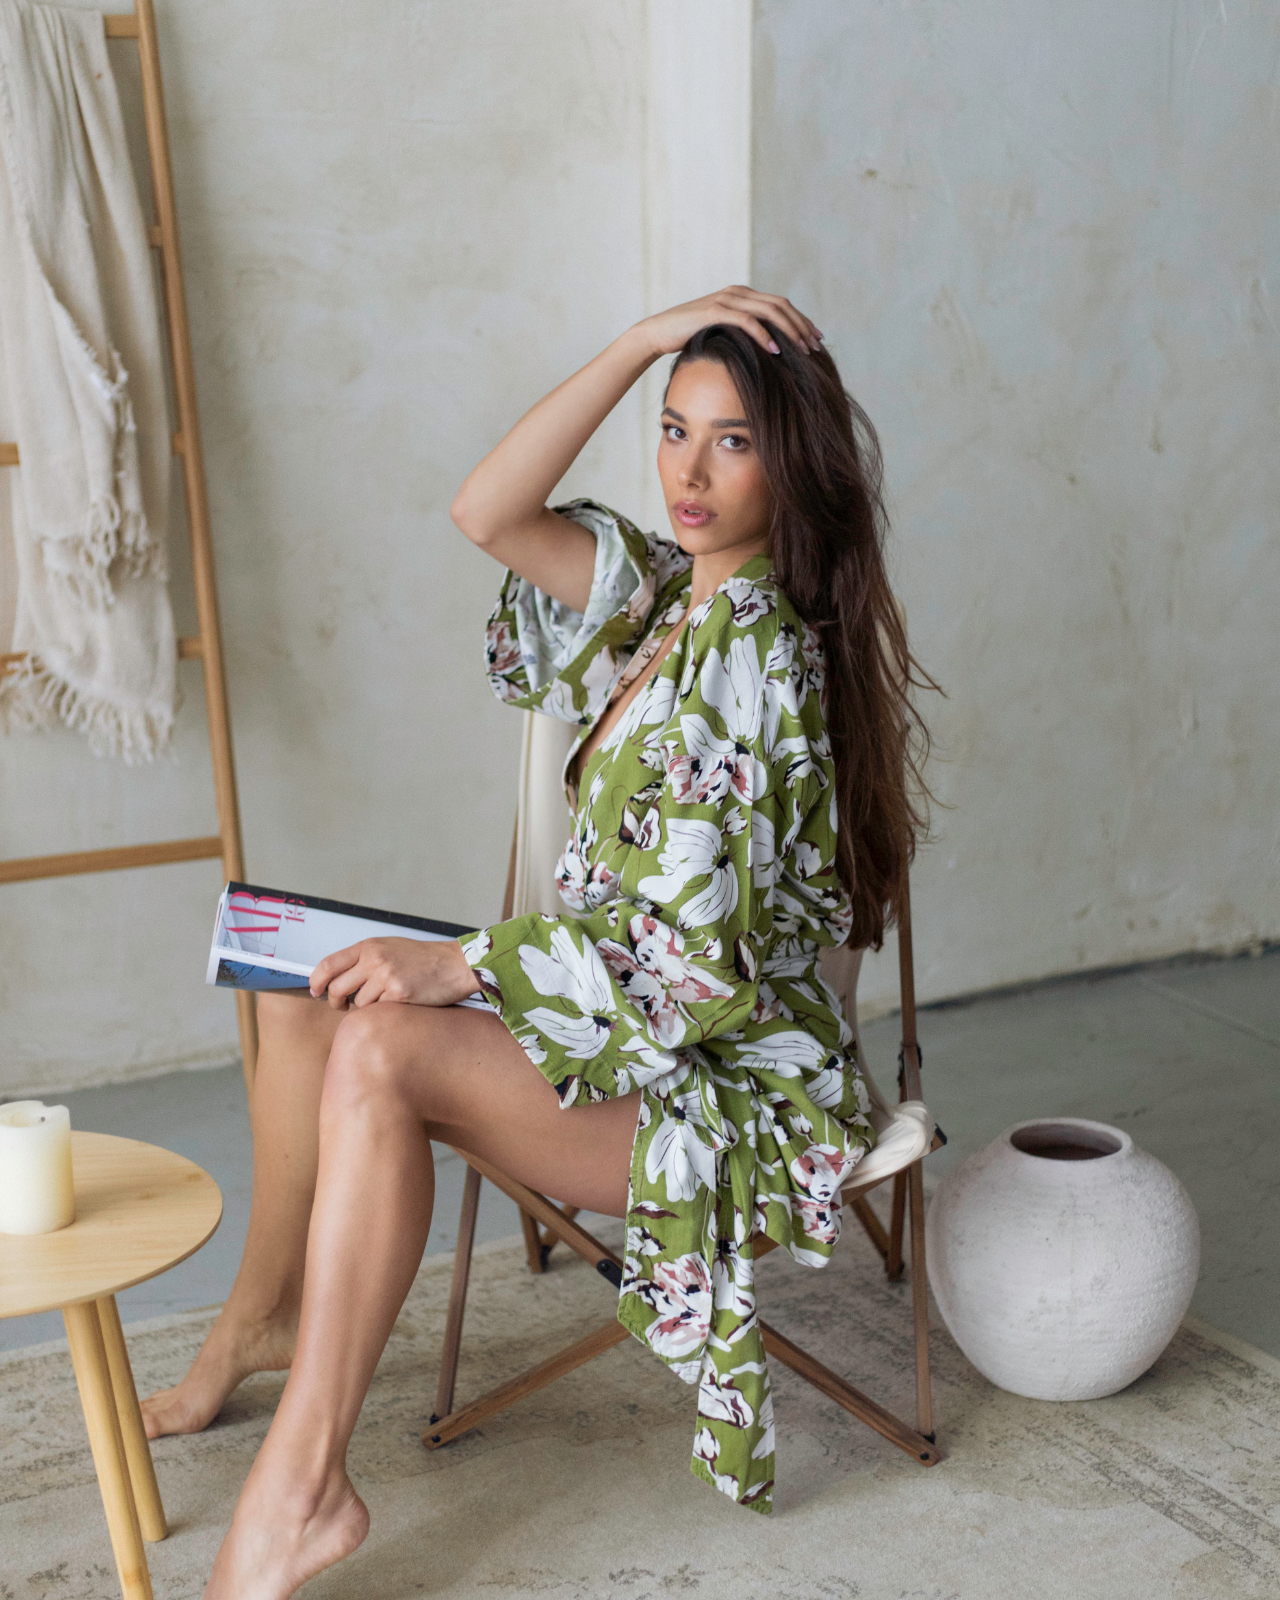
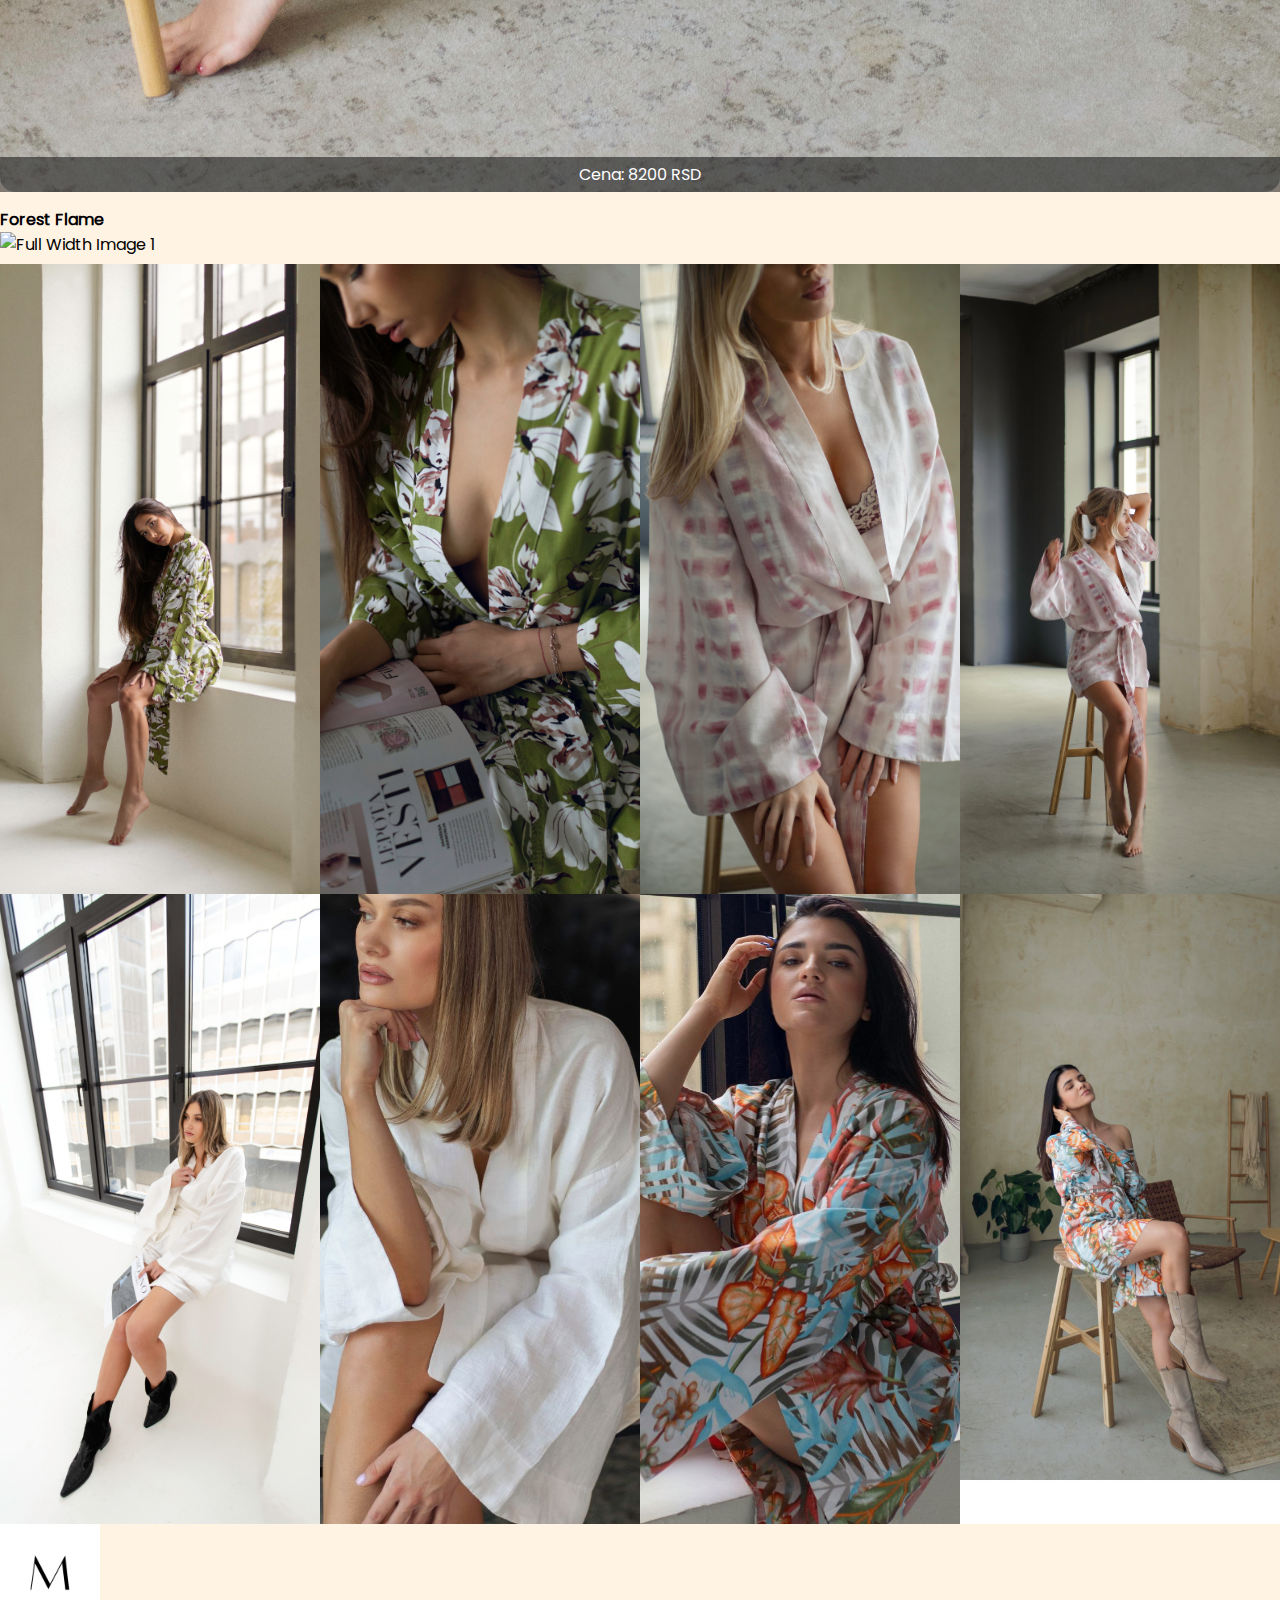
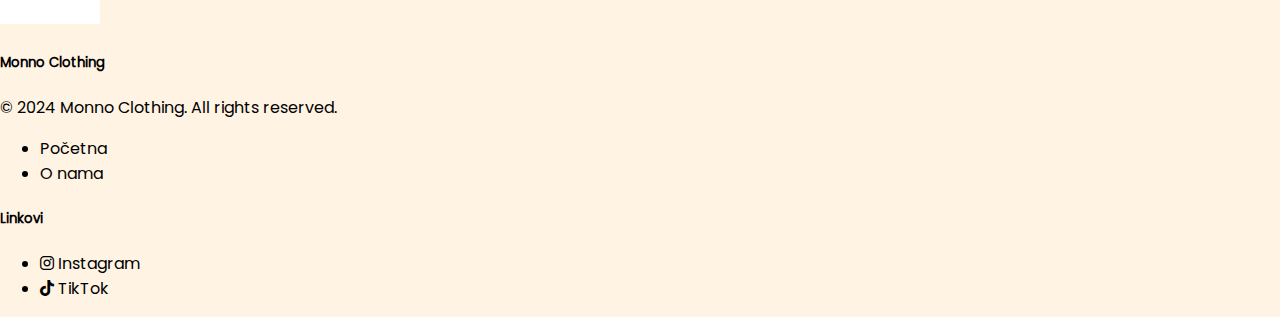
==== commit 4fae6036: "scroll do sekcije sa cenom" ====
--- a/index.html
+++ b/index.html
@@ -29,7 +29,7 @@
         id="carouselExampleControls"
         class="carousel slide"
         data-bs-ride="carousel"
-        data-bs-interval="2000444"
+        data-bs-interval="4000"
       >
         <div class="carousel-inner">
           <div class="carousel-item active">
@@ -90,37 +90,73 @@
       <div class="four-images my-4">
         <div class="container">
           <div class="row">
-            <div class="col-lg-3 col-md-6 col-12 d-flex flex-column align-items-center">
+            <div
+              id="pretty-in-pink"
+              class="col-lg-3 col-md-6 col-12 d-flex flex-column align-items-center"
+            >
               <div class="image-container">
                 <img src="/assets/images/image1.jpg" alt="Prva slika" />
-                <img src="/assets/images/image2.jpg" alt="Druga slika" class="hover-image" />
-                <label class="image-label">Cena: 8200 RSD</label>
-              </div>
-              <label for="sweet-salty" class="font-weight-bold mt-1">Pretty In Pink</label>
-            </div>
-            <div class="col-lg-3 col-md-6 col-12 d-flex flex-column align-items-center">
+                <img
+                  src="/assets/images/image2.jpg"
+                  alt="Druga slika"
+                  class="hover-image"
+                />
+                <label class="image-label">Cena: 8200 RSD</label>
+              </div>
+              <label for="sweet-salty" class="font-weight-bold mt-1"
+                >Pretty In Pink</label
+              >
+            </div>
+            <div
+              id="sweet-and-salty"
+              class="col-lg-3 col-md-6 col-12 d-flex flex-column align-items-center"
+            >
               <div class="image-container">
                 <img src="/assets/images/image3.JPG" alt="Treća slika" />
-                <img src="/assets/images/image4.jpg" alt="Četvrta slika" class="hover-image" />
-                <label class="image-label">Cena: 8200 RSD</label>
-              </div>
-              <label for="pretty-pink" class="font-weight-bold mt-1">Sweet & Salty</label>
-            </div>
-            <div class="col-lg-3 col-md-6 col-12 d-flex flex-column align-items-center">
+                <img
+                  src="/assets/images/image4.jpg"
+                  alt="Četvrta slika"
+                  class="hover-image"
+                />
+                <label class="image-label">Cena: 8200 RSD</label>
+              </div>
+              <label for="pretty-pink" class="font-weight-bold mt-1"
+                >Sweet & Salty</label
+              >
+            </div>
+            <div
+              id="red-ginger"
+              class="col-lg-3 col-md-6 col-12 d-flex flex-column align-items-center"
+            >
               <div class="image-container">
                 <img src="/assets/images/image5.JPG" alt="Peta slika" />
-                <img src="/assets/images/image6.jpg" alt="Šesta slika" class="hover-image" />
-                <label class="image-label">Cena: 8200 RSD</label>
-              </div>
-              <label for="red-ginger" class="font-weight-bold mt-1">Red Ginger</label>
-            </div>
-            <div class="col-lg-3 col-md-6 col-12 d-flex flex-column align-items-center">
+                <img
+                  src="/assets/images/image6.jpg"
+                  alt="Šesta slika"
+                  class="hover-image"
+                />
+                <label class="image-label">Cena: 8200 RSD</label>
+              </div>
+              <label for="red-ginger" class="font-weight-bold mt-1"
+                >Red Ginger</label
+              >
+            </div>
+            <div
+              id="forest-flame"
+              class="col-lg-3 col-md-6 col-12 d-flex flex-column align-items-center"
+            >
               <div class="image-container">
                 <img src="/assets/images/image7.jpg" alt="Sedma slika" />
-                <img src="/assets/images/image8.jpg" alt="Osma slika" class="hover-image" />
-                <label class="image-label">Cena: 8200 RSD</label>
-              </div>
-              <label for="forest-flame" class="font-weight-bold mt-1">Forest Flame</label>
+                <img
+                  src="/assets/images/image8.jpg"
+                  alt="Osma slika"
+                  class="hover-image"
+                />
+                <label class="image-label">Cena: 8200 RSD</label>
+              </div>
+              <label for="forest-flame" class="font-weight-bold mt-1"
+                >Forest Flame</label
+              >
             </div>
           </div>
         </div>
--- a/assets/css/index.css
+++ b/assets/css/index.css
@@ -121,11 +121,6 @@
   -webkit-overflow-scrolling: auto;
 }
 
-/* Osigurava da scrollbar bude uvek vidljiv na svim uređajima */
-.image-gallery {
-  overflow: scroll; /* Uvek prikazuje scrollbar */
-}
-
 .image-row {
   display: flex;
   flex-wrap: nowrap;
